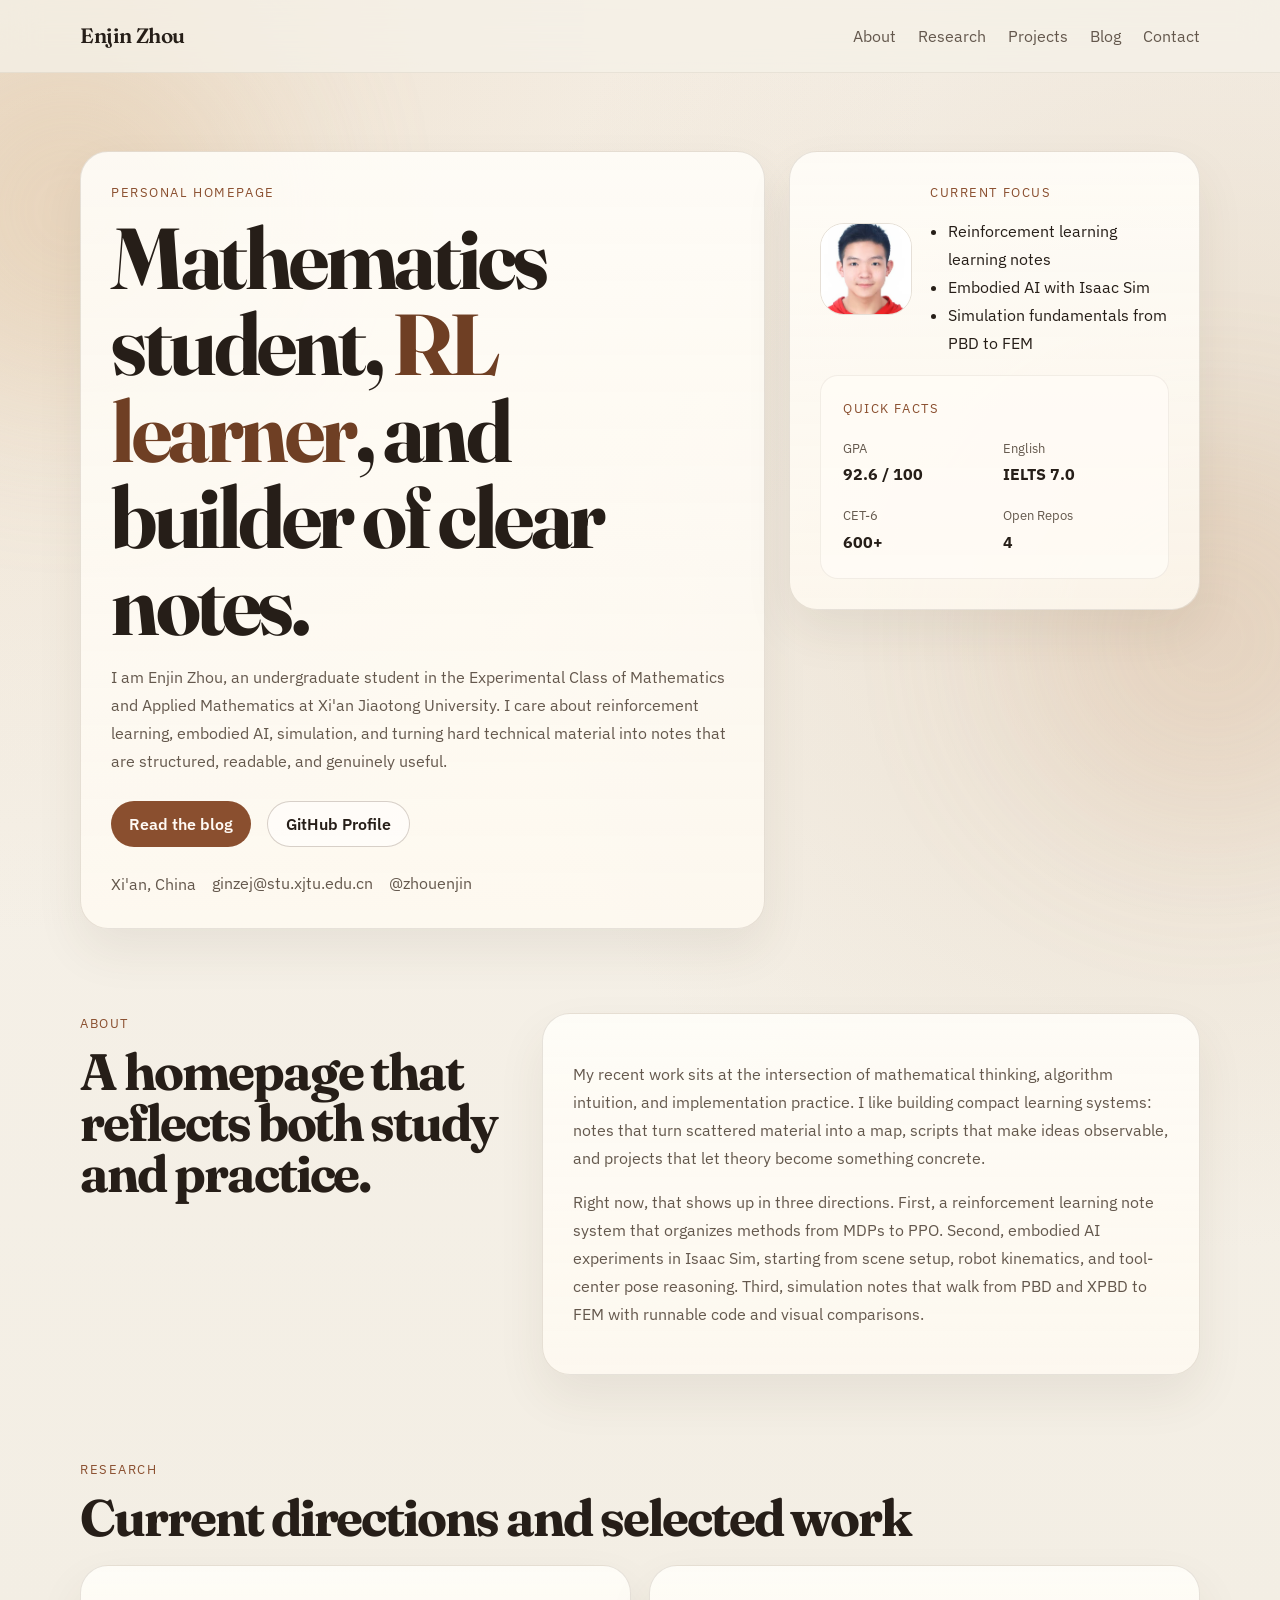
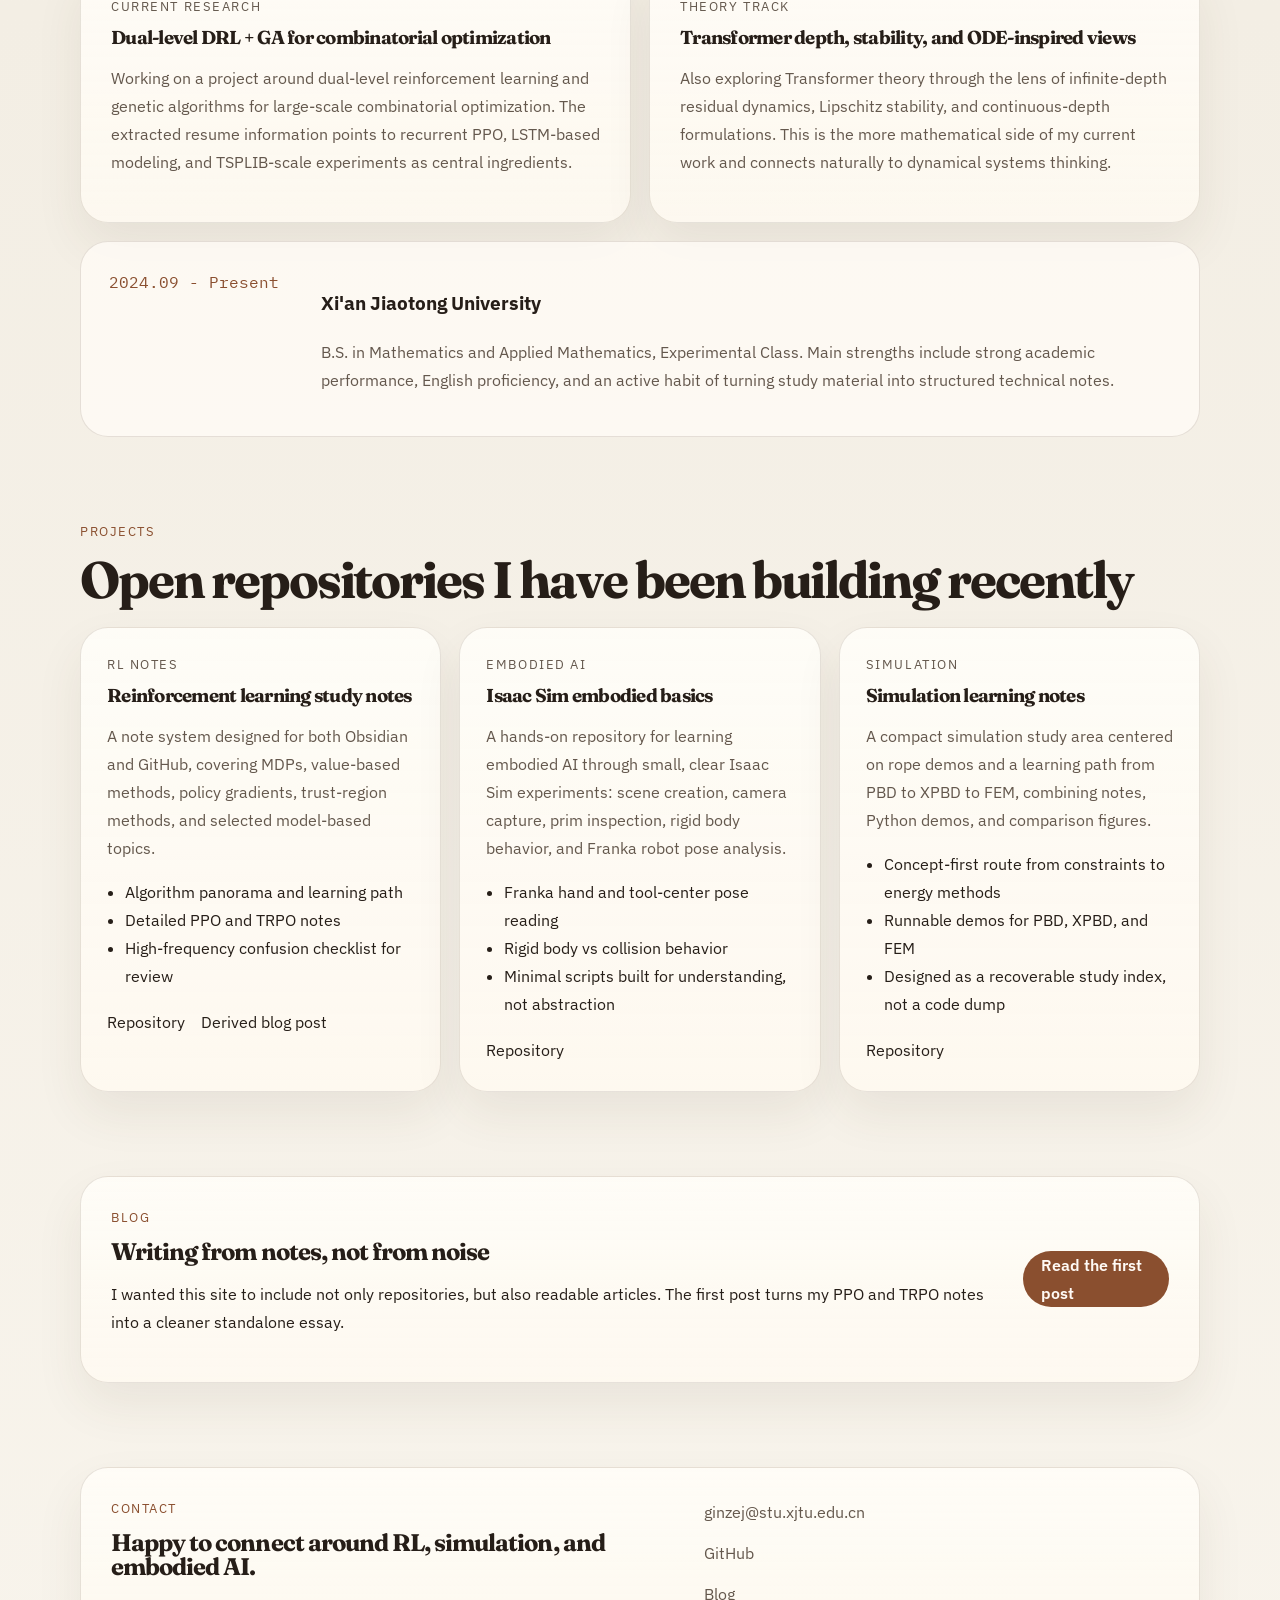
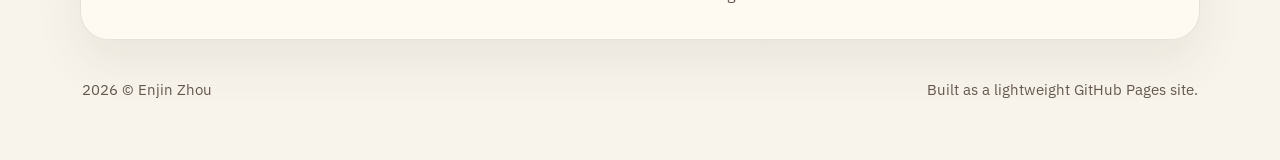
==== index.html @ f0425750 "feat: create personal homepage and first blog post" ====
<!doctype html>
<html lang="en">
  <head>
    <meta charset="UTF-8" />
    <meta name="viewport" content="width=device-width, initial-scale=1.0" />
    <title>Enjin Zhou</title>
    <meta
      name="description"
      content="Enjin Zhou's personal homepage: mathematics student, reinforcement learning learner, embodied AI explorer, and open-source note builder."
    />
    <meta name="theme-color" content="#f5f1e8" />
    <meta property="og:title" content="Enjin Zhou" />
    <meta
      property="og:description"
      content="Personal homepage, projects, and blog by Enjin Zhou."
    />
    <meta property="og:type" content="website" />
    <meta property="og:url" content="https://zhouenjin.github.io/" />
    <link rel="preconnect" href="https://fonts.googleapis.com" />
    <link rel="preconnect" href="https://fonts.gstatic.com" crossorigin />
    <link
      href="https://fonts.googleapis.com/css2?family=Fraunces:opsz,wght@9..144,500;9..144,600;9..144,700&family=IBM+Plex+Sans:wght@400;500;600;700&family=IBM+Plex+Mono:wght@400;500&display=swap"
      rel="stylesheet"
    />
    <link rel="stylesheet" href="/styles.css" />
  </head>
  <body>
    <div class="page-glow glow-left"></div>
    <div class="page-glow glow-right"></div>

    <header class="site-header">
      <div class="container nav-shell">
        <a class="brand" href="/">Enjin Zhou</a>
        <button
          class="nav-toggle"
          id="nav-toggle"
          type="button"
          aria-label="Toggle navigation"
          aria-expanded="false"
        >
          <span></span>
          <span></span>
          <span></span>
        </button>
        <nav class="site-nav" id="site-nav">
          <a href="#about">About</a>
          <a href="#research">Research</a>
          <a href="#projects">Projects</a>
          <a href="/blog/">Blog</a>
          <a href="#contact">Contact</a>
        </nav>
      </div>
    </header>

    <main>
      <section class="hero section">
        <div class="container hero-grid">
          <div class="hero-copy reveal">
            <p class="eyebrow">Personal Homepage</p>
            <h1>
              Mathematics student,
              <span>RL learner</span>,
              and builder of clear notes.
            </h1>
            <p class="hero-text">
              I am Enjin Zhou, an undergraduate student in the Experimental
              Class of Mathematics and Applied Mathematics at Xi'an Jiaotong
              University. I care about reinforcement learning, embodied AI,
              simulation, and turning hard technical material into notes that
              are structured, readable, and genuinely useful.
            </p>
            <div class="hero-actions">
              <a class="button button-primary" href="/blog/">Read the blog</a>
              <a class="button button-secondary" href="https://github.com/zhouenjin" target="_blank" rel="noopener">
                GitHub Profile
              </a>
            </div>
            <div class="meta-row">
              <span>Xi'an, China</span>
              <a href="mailto:ginzej@stu.xjtu.edu.cn">ginzej@stu.xjtu.edu.cn</a>
              <a href="https://github.com/zhouenjin" target="_blank" rel="noopener">@zhouenjin</a>
            </div>
          </div>

          <aside class="hero-side reveal reveal-delay-1">
            <div class="profile-card">
              <img
                class="avatar"
                src="/assets/profile-square.jpg"
                alt="Enjin Zhou portrait"
              />
              <div>
                <p class="card-kicker">Current Focus</p>
                <ul class="compact-list">
                  <li>Reinforcement learning learning notes</li>
                  <li>Embodied AI with Isaac Sim</li>
                  <li>Simulation fundamentals from PBD to FEM</li>
                </ul>
              </div>
            </div>
            <div class="mini-panel">
              <p class="card-kicker">Quick Facts</p>
              <div class="fact-grid">
                <div>
                  <span class="fact-label">GPA</span>
                  <strong>92.6 / 100</strong>
                </div>
                <div>
                  <span class="fact-label">English</span>
                  <strong>IELTS 7.0</strong>
                </div>
                <div>
                  <span class="fact-label">CET-6</span>
                  <strong>600+</strong>
                </div>
                <div>
                  <span class="fact-label">Open Repos</span>
                  <strong>4</strong>
                </div>
              </div>
            </div>
          </aside>
        </div>
      </section>

      <section class="section" id="about">
        <div class="container content-grid">
          <div class="section-heading reveal">
            <p class="eyebrow">About</p>
            <h2>A homepage that reflects both study and practice.</h2>
          </div>
          <div class="card prose reveal reveal-delay-1">
            <p>
              My recent work sits at the intersection of mathematical thinking,
              algorithm intuition, and implementation practice. I like building
              compact learning systems: notes that turn scattered material into
              a map, scripts that make ideas observable, and projects that let
              theory become something concrete.
            </p>
            <p>
              Right now, that shows up in three directions. First, a
              reinforcement learning note system that organizes methods from
              MDPs to PPO. Second, embodied AI experiments in Isaac Sim,
              starting from scene setup, robot kinematics, and tool-center pose
              reasoning. Third, simulation notes that walk from PBD and XPBD to
              FEM with runnable code and visual comparisons.
            </p>
          </div>
        </div>
      </section>

      <section class="section" id="research">
        <div class="container">
          <div class="section-heading reveal">
            <p class="eyebrow">Research</p>
            <h2>Current directions and selected work</h2>
          </div>
          <div class="card-grid-two">
            <article class="card reveal">
              <p class="card-kicker">Current Research</p>
              <h3>Dual-level DRL + GA for combinatorial optimization</h3>
              <p>
                Working on a project around dual-level reinforcement learning
                and genetic algorithms for large-scale combinatorial
                optimization. The extracted resume information points to
                recurrent PPO, LSTM-based modeling, and TSPLIB-scale experiments
                as central ingredients.
              </p>
            </article>
            <article class="card reveal reveal-delay-1">
              <p class="card-kicker">Theory Track</p>
              <h3>Transformer depth, stability, and ODE-inspired views</h3>
              <p>
                Also exploring Transformer theory through the lens of
                infinite-depth residual dynamics, Lipschitz stability, and
                continuous-depth formulations. This is the more mathematical
                side of my current work and connects naturally to dynamical
                systems thinking.
              </p>
            </article>
          </div>
          <div class="timeline reveal reveal-delay-2">
            <article class="timeline-item">
              <div class="timeline-date">2024.09 - Present</div>
              <div class="timeline-body">
                <h3>Xi'an Jiaotong University</h3>
                <p>
                  B.S. in Mathematics and Applied Mathematics, Experimental
                  Class. Main strengths include strong academic performance,
                  English proficiency, and an active habit of turning study
                  material into structured technical notes.
                </p>
              </div>
            </article>
          </div>
        </div>
      </section>

      <section class="section" id="projects">
        <div class="container">
          <div class="section-heading reveal">
            <p class="eyebrow">Projects</p>
            <h2>Open repositories I have been building recently</h2>
          </div>
          <div class="project-grid">
            <article class="project-card reveal">
              <p class="card-kicker">RL Notes</p>
              <h3>Reinforcement learning study notes</h3>
              <p>
                A note system designed for both Obsidian and GitHub, covering
                MDPs, value-based methods, policy gradients, trust-region
                methods, and selected model-based topics.
              </p>
              <ul class="compact-list">
                <li>Algorithm panorama and learning path</li>
                <li>Detailed PPO and TRPO notes</li>
                <li>High-frequency confusion checklist for review</li>
              </ul>
              <div class="link-row">
                <a href="https://github.com/zhouenjin/rl-notes" target="_blank" rel="noopener">Repository</a>
                <a href="/blog/2026/why-ppo-replaced-trpo/">Derived blog post</a>
              </div>
            </article>

            <article class="project-card reveal reveal-delay-1">
              <p class="card-kicker">Embodied AI</p>
              <h3>Isaac Sim embodied basics</h3>
              <p>
                A hands-on repository for learning embodied AI through small,
                clear Isaac Sim experiments: scene creation, camera capture,
                prim inspection, rigid body behavior, and Franka robot pose
                analysis.
              </p>
              <ul class="compact-list">
                <li>Franka hand and tool-center pose reading</li>
                <li>Rigid body vs collision behavior</li>
                <li>Minimal scripts built for understanding, not abstraction</li>
              </ul>
              <div class="link-row">
                <a href="https://github.com/zhouenjin/isaacsim-embodied-basics" target="_blank" rel="noopener">Repository</a>
              </div>
            </article>

            <article class="project-card reveal reveal-delay-2">
              <p class="card-kicker">Simulation</p>
              <h3>Simulation learning notes</h3>
              <p>
                A compact simulation study area centered on rope demos and a
                learning path from PBD to XPBD to FEM, combining notes, Python
                demos, and comparison figures.
              </p>
              <ul class="compact-list">
                <li>Concept-first route from constraints to energy methods</li>
                <li>Runnable demos for PBD, XPBD, and FEM</li>
                <li>Designed as a recoverable study index, not a code dump</li>
              </ul>
              <div class="link-row">
                <a href="https://github.com/zhouenjin/simulation-learning-notes" target="_blank" rel="noopener">Repository</a>
              </div>
            </article>
          </div>
        </div>
      </section>

      <section class="section">
        <div class="container">
          <div class="feature-strip reveal">
            <div>
              <p class="eyebrow">Blog</p>
              <h2>Writing from notes, not from noise</h2>
              <p>
                I wanted this site to include not only repositories, but also
                readable articles. The first post turns my PPO and TRPO notes
                into a cleaner standalone essay.
              </p>
            </div>
            <a class="button button-primary" href="/blog/2026/why-ppo-replaced-trpo/">
              Read the first post
            </a>
          </div>
        </div>
      </section>
    </main>

    <footer class="site-footer section" id="contact">
      <div class="container footer-shell reveal">
        <div>
          <p class="eyebrow">Contact</p>
          <h2>Happy to connect around RL, simulation, and embodied AI.</h2>
        </div>
        <div class="footer-links">
          <a href="mailto:ginzej@stu.xjtu.edu.cn">ginzej@stu.xjtu.edu.cn</a>
          <a href="https://github.com/zhouenjin" target="_blank" rel="noopener">GitHub</a>
          <a href="/blog/">Blog</a>
        </div>
      </div>
      <div class="container footer-bottom">
        <p><span id="current-year"></span> © Enjin Zhou</p>
        <p>Built as a lightweight GitHub Pages site.</p>
      </div>
    </footer>

    <script src="/main.js"></script>
  </body>
</html>
---- styles.css ----
:root {
  --bg: #f5f1e8;
  --paper: rgba(255, 252, 246, 0.82);
  --paper-strong: rgba(255, 252, 246, 0.96);
  --text: #261e18;
  --text-soft: #64584d;
  --line: rgba(88, 65, 44, 0.14);
  --line-strong: rgba(88, 65, 44, 0.24);
  --accent: #8a4f2f;
  --accent-deep: #6f3f24;
  --shadow: 0 22px 48px rgba(82, 59, 34, 0.08);
  --radius: 28px;
  --container: 1120px;
  --font-serif: "Fraunces", "Times New Roman", serif;
  --font-sans: "IBM Plex Sans", sans-serif;
  --font-mono: "IBM Plex Mono", monospace;
}

*,
*::before,
*::after {
  box-sizing: border-box;
}

html {
  scroll-behavior: smooth;
}

body {
  margin: 0;
  color: var(--text);
  font-family: var(--font-sans);
  line-height: 1.75;
  background:
    radial-gradient(circle at top left, rgba(211, 175, 131, 0.26), transparent 26%),
    radial-gradient(circle at 95% 15%, rgba(221, 203, 180, 0.5), transparent 24%),
    linear-gradient(180deg, #f7f2ea 0%, #f3eee4 48%, #f8f4ec 100%);
}

a {
  color: inherit;
  text-decoration: none;
}

img {
  display: block;
  max-width: 100%;
}

code {
  font-family: var(--font-mono);
  font-size: 0.94em;
}

::selection {
  background: rgba(138, 79, 47, 0.16);
}

.container {
  width: min(var(--container), calc(100% - 40px));
  margin: 0 auto;
  position: relative;
  z-index: 1;
}

.page-glow {
  position: fixed;
  width: 380px;
  height: 380px;
  border-radius: 999px;
  filter: blur(92px);
  pointer-events: none;
  z-index: 0;
  opacity: 0.45;
}

.glow-left {
  top: 20px;
  left: -120px;
  background: rgba(219, 185, 145, 0.8);
}

.glow-right {
  right: -120px;
  bottom: 8%;
  background: rgba(207, 158, 120, 0.45);
}

.site-header {
  position: sticky;
  top: 0;
  z-index: 20;
  backdrop-filter: blur(18px);
  background: rgba(245, 241, 232, 0.76);
  border-bottom: 1px solid rgba(88, 65, 44, 0.08);
}

.nav-shell {
  min-height: 72px;
  display: flex;
  align-items: center;
  justify-content: space-between;
  gap: 18px;
}

.brand {
  font-family: var(--font-serif);
  font-size: 1.3rem;
  font-weight: 600;
  letter-spacing: -0.02em;
}

.site-nav {
  display: flex;
  align-items: center;
  gap: 22px;
}

.site-nav a {
  position: relative;
  color: var(--text-soft);
}

.site-nav a::after {
  content: "";
  position: absolute;
  left: 0;
  bottom: -6px;
  width: 100%;
  height: 1px;
  background: var(--accent);
  transform: scaleX(0);
  transform-origin: left;
  transition: transform 180ms ease;
}

.site-nav a:hover::after {
  transform: scaleX(1);
}

.nav-toggle {
  display: none;
  width: 44px;
  height: 44px;
  border: 1px solid var(--line);
  border-radius: 999px;
  background: var(--paper-strong);
  padding: 0;
}

.nav-toggle span {
  display: block;
  width: 18px;
  height: 1.5px;
  margin: 4px auto;
  background: var(--text);
  transition: transform 180ms ease, opacity 180ms ease;
}

.section {
  padding: 42px 0;
}

.eyebrow,
.card-kicker,
.post-meta {
  margin: 0 0 10px;
  color: var(--accent);
  text-transform: uppercase;
  letter-spacing: 0.12em;
  font-size: 0.82rem;
}

.hero-grid {
  display: grid;
  grid-template-columns: minmax(0, 1.3fr) minmax(300px, 0.78fr);
  gap: 24px;
  align-items: start;
  padding-top: 36px;
}

.hero-copy,
.hero-side,
.card,
.project-card,
.feature-strip,
.footer-shell,
.post-card,
.article-card {
  background: linear-gradient(180deg, rgba(255, 253, 248, 0.9), rgba(255, 250, 241, 0.82));
  border: 1px solid var(--line);
  border-radius: var(--radius);
  box-shadow: var(--shadow);
}

.hero-copy,
.hero-side,
.card,
.feature-strip,
.post-card,
.article-card,
.footer-shell {
  padding: 30px;
}

.hero-copy h1,
.section-heading h2,
.project-card h3,
.card h3,
.feature-strip h2,
.footer-shell h2,
.page-title,
.article-title {
  margin: 0;
  font-family: var(--font-serif);
  letter-spacing: -0.04em;
  line-height: 1;
}

.hero-copy h1 {
  font-size: clamp(2.8rem, 7vw, 5.4rem);
}

.hero-copy h1 span {
  color: var(--accent-deep);
}

.hero-text,
.meta-row,
.prose p,
.project-card p,
.card p,
.page-intro,
.article-subtitle,
.article-prose p,
.article-prose li,
.timeline-body p,
.footer-bottom,
.footer-links a,
.fact-label {
  color: var(--text-soft);
}

.hero-actions,
.link-row,
.meta-row,
.post-meta-row,
.article-footer {
  display: flex;
  flex-wrap: wrap;
  gap: 12px 16px;
  align-items: center;
}

.hero-actions {
  margin-top: 26px;
}

.meta-row {
  margin-top: 22px;
}

.button {
  display: inline-flex;
  align-items: center;
  justify-content: center;
  min-height: 46px;
  padding: 0 18px;
  border-radius: 999px;
  font-weight: 600;
  transition: transform 180ms ease, background 180ms ease, border-color 180ms ease;
}

.button:hover {
  transform: translateY(-1px);
}

.button-primary {
  background: var(--accent);
  color: #fffaf5;
}

.button-primary:hover {
  background: var(--accent-deep);
}

.button-secondary {
  border: 1px solid var(--line-strong);
  background: rgba(255, 255, 255, 0.55);
}

.profile-card {
  display: grid;
  grid-template-columns: 92px minmax(0, 1fr);
  gap: 18px;
  align-items: center;
}

.avatar {
  width: 92px;
  height: 92px;
  border-radius: 24px;
  object-fit: cover;
  border: 1px solid var(--line);
}

.compact-list {
  margin: 12px 0 0;
  padding-left: 18px;
}

.mini-panel {
  margin-top: 18px;
  padding: 22px;
  border-radius: 18px;
  background: rgba(255, 252, 246, 0.78);
  border: 1px solid rgba(88, 65, 44, 0.08);
}

.fact-grid {
  display: grid;
  grid-template-columns: repeat(2, minmax(0, 1fr));
  gap: 16px;
  margin-top: 16px;
}

.fact-label {
  display: block;
  font-size: 0.84rem;
}

.section-heading {
  margin-bottom: 22px;
}

.section-heading h2,
.page-title {
  font-size: clamp(1.9rem, 4vw, 3.2rem);
}

.content-grid {
  display: grid;
  grid-template-columns: 0.8fr 1.2fr;
  gap: 24px;
  align-items: start;
}

.card-grid-two {
  display: grid;
  grid-template-columns: repeat(2, minmax(0, 1fr));
  gap: 18px;
}

.timeline {
  margin-top: 18px;
}

.timeline-item {
  display: grid;
  grid-template-columns: 190px minmax(0, 1fr);
  gap: 22px;
  padding: 26px 28px;
  background: rgba(255, 252, 246, 0.78);
  border: 1px solid var(--line);
  border-radius: var(--radius);
}

.timeline-date {
  color: var(--accent);
  font-family: var(--font-mono);
}

.project-grid {
  display: grid;
  grid-template-columns: repeat(3, minmax(0, 1fr));
  gap: 18px;
}

.project-card {
  padding: 26px;
}

.link-row {
  margin-top: 18px;
}

.link-row a,
.footer-links a,
.meta-row a {
  border-bottom: 1px solid transparent;
}

.link-row a:hover,
.footer-links a:hover,
.meta-row a:hover {
  color: var(--accent);
  border-color: currentColor;
}

.feature-strip {
  display: flex;
  align-items: center;
  justify-content: space-between;
  gap: 24px;
}

.blog-list {
  display: grid;
  gap: 18px;
  max-width: 860px;
}

.post-card h2 {
  margin: 0 0 10px;
  font-family: var(--font-serif);
  font-size: clamp(1.7rem, 3vw, 2.3rem);
  line-height: 1.08;
}

.post-card a:hover {
  color: var(--accent);
}

.article-shell {
  max-width: 860px;
}

.article-title {
  font-size: clamp(2.3rem, 6vw, 4.4rem);
}

.article-subtitle {
  max-width: 760px;
  margin-top: 16px;
  font-size: 1.08rem;
}

.post-meta-row {
  margin-top: 16px;
  font-size: 0.95rem;
  color: var(--text-soft);
}

.article-prose h2 {
  margin: 36px 0 12px;
  font-family: var(--font-serif);
  font-size: 1.9rem;
  letter-spacing: -0.03em;
}

.article-prose ul {
  padding-left: 22px;
}

.article-prose blockquote {
  margin: 24px 0;
  padding: 18px 20px;
  border-left: 3px solid var(--accent);
  background: rgba(239, 227, 211, 0.42);
  color: var(--text-soft);
}

.footer-shell {
  display: grid;
  grid-template-columns: 1.1fr 0.9fr;
  gap: 24px;
  align-items: start;
}

.footer-links {
  display: grid;
  gap: 12px;
}

.footer-bottom {
  display: flex;
  justify-content: space-between;
  gap: 16px;
  padding: 22px 2px 0;
  font-size: 0.94rem;
}

.reveal {
  opacity: 0;
  transform: translateY(22px);
  transition: opacity 600ms ease, transform 600ms ease;
}

.reveal.is-visible {
  opacity: 1;
  transform: translateY(0);
}

.reveal-delay-1 {
  transition-delay: 90ms;
}

.reveal-delay-2 {
  transition-delay: 180ms;
}

@media (max-width: 960px) {
  .hero-grid,
  .content-grid,
  .card-grid-two,
  .project-grid,
  .footer-shell {
    grid-template-columns: 1fr;
  }

  .feature-strip,
  .timeline-item {
    flex-direction: column;
    align-items: flex-start;
  }

  .timeline-item {
    grid-template-columns: 1fr;
    gap: 12px;
  }
}

@media (max-width: 720px) {
  .container {
    width: min(var(--container), calc(100% - 24px));
  }

  .section {
    padding: 28px 0;
  }

  .nav-toggle {
    display: block;
    position: relative;
    z-index: 30;
  }

  .nav-toggle.is-open span:nth-child(1) {
    transform: translateY(5.5px) rotate(45deg);
  }

  .nav-toggle.is-open span:nth-child(2) {
    opacity: 0;
  }

  .nav-toggle.is-open span:nth-child(3) {
    transform: translateY(-5.5px) rotate(-45deg);
  }

  .site-nav {
    position: absolute;
    top: calc(100% + 10px);
    right: 12px;
    left: 12px;
    display: none;
    flex-direction: column;
    align-items: flex-start;
    gap: 14px;
    padding: 14px;
    border-radius: 20px;
    background: rgba(255, 252, 246, 0.96);
    border: 1px solid var(--line);
    box-shadow: var(--shadow);
  }

  .site-nav.is-open {
    display: flex;
  }

  .hero-copy,
  .hero-side,
  .card,
  .project-card,
  .feature-strip,
  .footer-shell,
  .post-card,
  .article-card {
    padding: 24px;
    border-radius: 24px;
  }

  .profile-card {
    grid-template-columns: 1fr;
  }

  .footer-bottom {
    flex-direction: column;
    padding-top: 18px;
  }
}

@media (prefers-reduced-motion: reduce) {
  html {
    scroll-behavior: auto;
  }

  .reveal {
    opacity: 1;
    transform: none;
    transition: none;
  }

  .button,
  .nav-toggle span,
  .site-nav a::after {
    transition: none;
  }
}
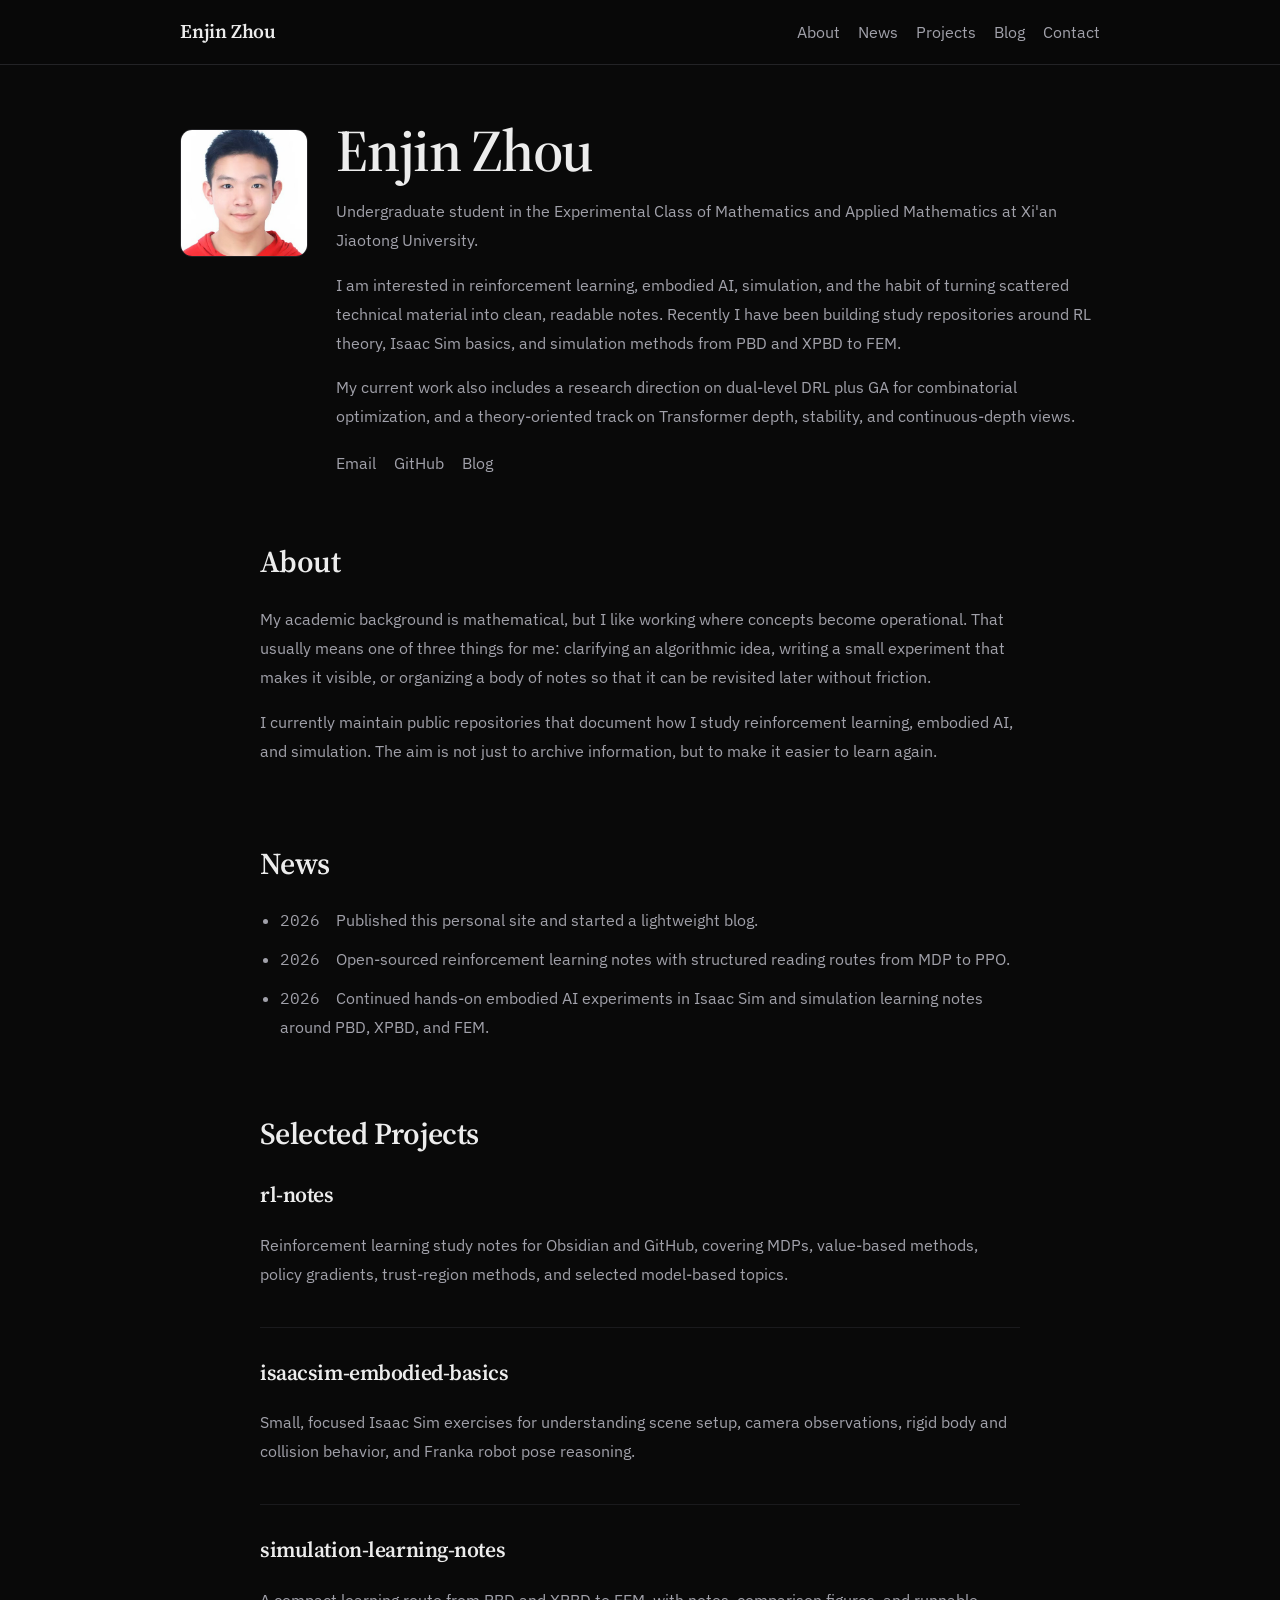
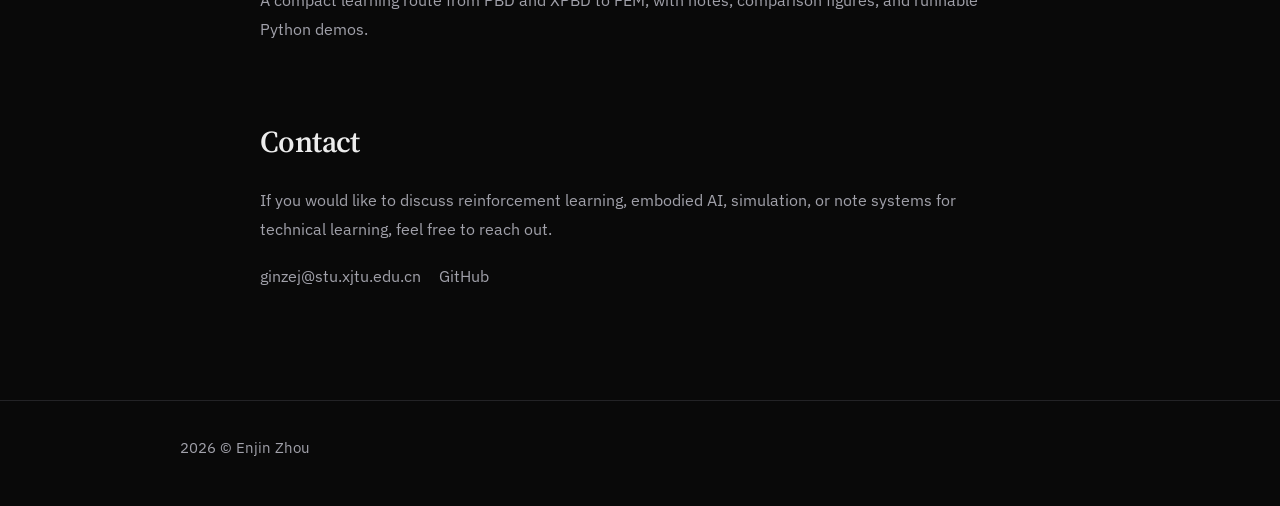
==== commit 177746b0: "refactor: switch homepage to dark minimalist layout" ====
--- a/index.html
+++ b/index.html
@@ -6,28 +6,25 @@
     <title>Enjin Zhou</title>
     <meta
       name="description"
-      content="Enjin Zhou's personal homepage: mathematics student, reinforcement learning learner, embodied AI explorer, and open-source note builder."
+      content="Enjin Zhou's homepage: mathematics student at Xi'an Jiaotong University working on reinforcement learning, embodied AI, and simulation."
     />
-    <meta name="theme-color" content="#f5f1e8" />
+    <meta name="theme-color" content="#090909" />
     <meta property="og:title" content="Enjin Zhou" />
     <meta
       property="og:description"
-      content="Personal homepage, projects, and blog by Enjin Zhou."
+      content="Homepage, projects, and notes by Enjin Zhou."
     />
     <meta property="og:type" content="website" />
     <meta property="og:url" content="https://zhouenjin.github.io/" />
     <link rel="preconnect" href="https://fonts.googleapis.com" />
     <link rel="preconnect" href="https://fonts.gstatic.com" crossorigin />
     <link
-      href="https://fonts.googleapis.com/css2?family=Fraunces:opsz,wght@9..144,500;9..144,600;9..144,700&family=IBM+Plex+Sans:wght@400;500;600;700&family=IBM+Plex+Mono:wght@400;500&display=swap"
+      href="https://fonts.googleapis.com/css2?family=Source+Serif+4:wght@500;600;700&family=IBM+Plex+Sans:wght@400;500;600&family=IBM+Plex+Mono:wght@400;500&display=swap"
       rel="stylesheet"
     />
     <link rel="stylesheet" href="/styles.css" />
   </head>
   <body>
-    <div class="page-glow glow-left"></div>
-    <div class="page-glow glow-right"></div>
-
     <header class="site-header">
       <div class="container nav-shell">
         <a class="brand" href="/">Enjin Zhou</a>
@@ -44,7 +41,7 @@
         </button>
         <nav class="site-nav" id="site-nav">
           <a href="#about">About</a>
-          <a href="#research">Research</a>
+          <a href="#news">News</a>
           <a href="#projects">Projects</a>
           <a href="/blog/">Blog</a>
           <a href="#contact">Contact</a>
@@ -52,251 +49,148 @@
       </div>
     </header>
 
-    <main>
+    <main class="page">
       <section class="hero section">
-        <div class="container hero-grid">
-          <div class="hero-copy reveal">
-            <p class="eyebrow">Personal Homepage</p>
-            <h1>
-              Mathematics student,
-              <span>RL learner</span>,
-              and builder of clear notes.
-            </h1>
-            <p class="hero-text">
-              I am Enjin Zhou, an undergraduate student in the Experimental
-              Class of Mathematics and Applied Mathematics at Xi'an Jiaotong
-              University. I care about reinforcement learning, embodied AI,
-              simulation, and turning hard technical material into notes that
-              are structured, readable, and genuinely useful.
+        <div class="container intro-shell">
+          <div class="portrait-wrap reveal">
+            <img
+              class="portrait"
+              src="/assets/profile-square.jpg"
+              alt="Portrait of Enjin Zhou"
+            />
+          </div>
+          <div class="intro-copy reveal reveal-delay-1">
+            <h1>Enjin Zhou</h1>
+            <p class="intro-subtitle">
+              Undergraduate student in the Experimental Class of Mathematics
+              and Applied Mathematics at Xi'an Jiaotong University.
             </p>
-            <div class="hero-actions">
-              <a class="button button-primary" href="/blog/">Read the blog</a>
-              <a class="button button-secondary" href="https://github.com/zhouenjin" target="_blank" rel="noopener">
-                GitHub Profile
-              </a>
-            </div>
-            <div class="meta-row">
-              <span>Xi'an, China</span>
-              <a href="mailto:ginzej@stu.xjtu.edu.cn">ginzej@stu.xjtu.edu.cn</a>
-              <a href="https://github.com/zhouenjin" target="_blank" rel="noopener">@zhouenjin</a>
+            <p>
+              I am interested in reinforcement learning, embodied AI,
+              simulation, and the habit of turning scattered technical material
+              into clean, readable notes. Recently I have been building study
+              repositories around RL theory, Isaac Sim basics, and simulation
+              methods from PBD and XPBD to FEM.
+            </p>
+            <p>
+              My current work also includes a research direction on
+              dual-level DRL plus GA for combinatorial optimization, and a
+              theory-oriented track on Transformer depth, stability, and
+              continuous-depth views.
+            </p>
+            <div class="inline-links">
+              <a href="mailto:ginzej@stu.xjtu.edu.cn">Email</a>
+              <a href="https://github.com/zhouenjin" target="_blank" rel="noopener">GitHub</a>
+              <a href="/blog/">Blog</a>
             </div>
           </div>
-
-          <aside class="hero-side reveal reveal-delay-1">
-            <div class="profile-card">
-              <img
-                class="avatar"
-                src="/assets/profile-square.jpg"
-                alt="Enjin Zhou portrait"
-              />
-              <div>
-                <p class="card-kicker">Current Focus</p>
-                <ul class="compact-list">
-                  <li>Reinforcement learning learning notes</li>
-                  <li>Embodied AI with Isaac Sim</li>
-                  <li>Simulation fundamentals from PBD to FEM</li>
-                </ul>
-              </div>
-            </div>
-            <div class="mini-panel">
-              <p class="card-kicker">Quick Facts</p>
-              <div class="fact-grid">
-                <div>
-                  <span class="fact-label">GPA</span>
-                  <strong>92.6 / 100</strong>
-                </div>
-                <div>
-                  <span class="fact-label">English</span>
-                  <strong>IELTS 7.0</strong>
-                </div>
-                <div>
-                  <span class="fact-label">CET-6</span>
-                  <strong>600+</strong>
-                </div>
-                <div>
-                  <span class="fact-label">Open Repos</span>
-                  <strong>4</strong>
-                </div>
-              </div>
-            </div>
-          </aside>
         </div>
       </section>
 
       <section class="section" id="about">
-        <div class="container content-grid">
-          <div class="section-heading reveal">
-            <p class="eyebrow">About</p>
-            <h2>A homepage that reflects both study and practice.</h2>
-          </div>
-          <div class="card prose reveal reveal-delay-1">
-            <p>
-              My recent work sits at the intersection of mathematical thinking,
-              algorithm intuition, and implementation practice. I like building
-              compact learning systems: notes that turn scattered material into
-              a map, scripts that make ideas observable, and projects that let
-              theory become something concrete.
-            </p>
-            <p>
-              Right now, that shows up in three directions. First, a
-              reinforcement learning note system that organizes methods from
-              MDPs to PPO. Second, embodied AI experiments in Isaac Sim,
-              starting from scene setup, robot kinematics, and tool-center pose
-              reasoning. Third, simulation notes that walk from PBD and XPBD to
-              FEM with runnable code and visual comparisons.
-            </p>
-          </div>
+        <div class="container narrow-column reveal">
+          <h2>About</h2>
+          <p>
+            My academic background is mathematical, but I like working where
+            concepts become operational. That usually means one of three things
+            for me: clarifying an algorithmic idea, writing a small experiment
+            that makes it visible, or organizing a body of notes so that it can
+            be revisited later without friction.
+          </p>
+          <p>
+            I currently maintain public repositories that document how I study
+            reinforcement learning, embodied AI, and simulation. The aim is not
+            just to archive information, but to make it easier to learn again.
+          </p>
         </div>
       </section>
 
-      <section class="section" id="research">
-        <div class="container">
-          <div class="section-heading reveal">
-            <p class="eyebrow">Research</p>
-            <h2>Current directions and selected work</h2>
-          </div>
-          <div class="card-grid-two">
-            <article class="card reveal">
-              <p class="card-kicker">Current Research</p>
-              <h3>Dual-level DRL + GA for combinatorial optimization</h3>
+      <section class="section" id="news">
+        <div class="container narrow-column reveal">
+          <h2>News</h2>
+          <ul class="news-list">
+            <li>
+              <span class="news-date">2026</span>
+              Published this personal site and started a lightweight blog.
+            </li>
+            <li>
+              <span class="news-date">2026</span>
+              Open-sourced reinforcement learning notes with structured reading
+              routes from MDP to PPO.
+            </li>
+            <li>
+              <span class="news-date">2026</span>
+              Continued hands-on embodied AI experiments in Isaac Sim and
+              simulation learning notes around PBD, XPBD, and FEM.
+            </li>
+          </ul>
+        </div>
+      </section>
+
+      <section class="section" id="projects">
+        <div class="container narrow-column reveal">
+          <h2>Selected Projects</h2>
+          <div class="simple-list">
+            <article class="simple-item">
+              <h3>
+                <a href="https://github.com/zhouenjin/rl-notes" target="_blank" rel="noopener">
+                  rl-notes
+                </a>
+              </h3>
               <p>
-                Working on a project around dual-level reinforcement learning
-                and genetic algorithms for large-scale combinatorial
-                optimization. The extracted resume information points to
-                recurrent PPO, LSTM-based modeling, and TSPLIB-scale experiments
-                as central ingredients.
+                Reinforcement learning study notes for Obsidian and GitHub,
+                covering MDPs, value-based methods, policy gradients,
+                trust-region methods, and selected model-based topics.
               </p>
             </article>
-            <article class="card reveal reveal-delay-1">
-              <p class="card-kicker">Theory Track</p>
-              <h3>Transformer depth, stability, and ODE-inspired views</h3>
+
+            <article class="simple-item">
+              <h3>
+                <a href="https://github.com/zhouenjin/isaacsim-embodied-basics" target="_blank" rel="noopener">
+                  isaacsim-embodied-basics
+                </a>
+              </h3>
               <p>
-                Also exploring Transformer theory through the lens of
-                infinite-depth residual dynamics, Lipschitz stability, and
-                continuous-depth formulations. This is the more mathematical
-                side of my current work and connects naturally to dynamical
-                systems thinking.
+                Small, focused Isaac Sim exercises for understanding scene
+                setup, camera observations, rigid body and collision behavior,
+                and Franka robot pose reasoning.
               </p>
             </article>
-          </div>
-          <div class="timeline reveal reveal-delay-2">
-            <article class="timeline-item">
-              <div class="timeline-date">2024.09 - Present</div>
-              <div class="timeline-body">
-                <h3>Xi'an Jiaotong University</h3>
-                <p>
-                  B.S. in Mathematics and Applied Mathematics, Experimental
-                  Class. Main strengths include strong academic performance,
-                  English proficiency, and an active habit of turning study
-                  material into structured technical notes.
-                </p>
-              </div>
+
+            <article class="simple-item">
+              <h3>
+                <a href="https://github.com/zhouenjin/simulation-learning-notes" target="_blank" rel="noopener">
+                  simulation-learning-notes
+                </a>
+              </h3>
+              <p>
+                A compact learning route from PBD and XPBD to FEM, with notes,
+                comparison figures, and runnable Python demos.
+              </p>
             </article>
           </div>
         </div>
       </section>
 
-      <section class="section" id="projects">
-        <div class="container">
-          <div class="section-heading reveal">
-            <p class="eyebrow">Projects</p>
-            <h2>Open repositories I have been building recently</h2>
-          </div>
-          <div class="project-grid">
-            <article class="project-card reveal">
-              <p class="card-kicker">RL Notes</p>
-              <h3>Reinforcement learning study notes</h3>
-              <p>
-                A note system designed for both Obsidian and GitHub, covering
-                MDPs, value-based methods, policy gradients, trust-region
-                methods, and selected model-based topics.
-              </p>
-              <ul class="compact-list">
-                <li>Algorithm panorama and learning path</li>
-                <li>Detailed PPO and TRPO notes</li>
-                <li>High-frequency confusion checklist for review</li>
-              </ul>
-              <div class="link-row">
-                <a href="https://github.com/zhouenjin/rl-notes" target="_blank" rel="noopener">Repository</a>
-                <a href="/blog/2026/why-ppo-replaced-trpo/">Derived blog post</a>
-              </div>
-            </article>
-
-            <article class="project-card reveal reveal-delay-1">
-              <p class="card-kicker">Embodied AI</p>
-              <h3>Isaac Sim embodied basics</h3>
-              <p>
-                A hands-on repository for learning embodied AI through small,
-                clear Isaac Sim experiments: scene creation, camera capture,
-                prim inspection, rigid body behavior, and Franka robot pose
-                analysis.
-              </p>
-              <ul class="compact-list">
-                <li>Franka hand and tool-center pose reading</li>
-                <li>Rigid body vs collision behavior</li>
-                <li>Minimal scripts built for understanding, not abstraction</li>
-              </ul>
-              <div class="link-row">
-                <a href="https://github.com/zhouenjin/isaacsim-embodied-basics" target="_blank" rel="noopener">Repository</a>
-              </div>
-            </article>
-
-            <article class="project-card reveal reveal-delay-2">
-              <p class="card-kicker">Simulation</p>
-              <h3>Simulation learning notes</h3>
-              <p>
-                A compact simulation study area centered on rope demos and a
-                learning path from PBD to XPBD to FEM, combining notes, Python
-                demos, and comparison figures.
-              </p>
-              <ul class="compact-list">
-                <li>Concept-first route from constraints to energy methods</li>
-                <li>Runnable demos for PBD, XPBD, and FEM</li>
-                <li>Designed as a recoverable study index, not a code dump</li>
-              </ul>
-              <div class="link-row">
-                <a href="https://github.com/zhouenjin/simulation-learning-notes" target="_blank" rel="noopener">Repository</a>
-              </div>
-            </article>
-          </div>
-        </div>
-      </section>
-
-      <section class="section">
-        <div class="container">
-          <div class="feature-strip reveal">
-            <div>
-              <p class="eyebrow">Blog</p>
-              <h2>Writing from notes, not from noise</h2>
-              <p>
-                I wanted this site to include not only repositories, but also
-                readable articles. The first post turns my PPO and TRPO notes
-                into a cleaner standalone essay.
-              </p>
-            </div>
-            <a class="button button-primary" href="/blog/2026/why-ppo-replaced-trpo/">
-              Read the first post
-            </a>
+      <section class="section" id="contact">
+        <div class="container narrow-column reveal">
+          <h2>Contact</h2>
+          <p>
+            If you would like to discuss reinforcement learning, embodied AI,
+            simulation, or note systems for technical learning, feel free to
+            reach out.
+          </p>
+          <div class="inline-links">
+            <a href="mailto:ginzej@stu.xjtu.edu.cn">ginzej@stu.xjtu.edu.cn</a>
+            <a href="https://github.com/zhouenjin" target="_blank" rel="noopener">GitHub</a>
           </div>
         </div>
       </section>
     </main>
 
-    <footer class="site-footer section" id="contact">
-      <div class="container footer-shell reveal">
-        <div>
-          <p class="eyebrow">Contact</p>
-          <h2>Happy to connect around RL, simulation, and embodied AI.</h2>
-        </div>
-        <div class="footer-links">
-          <a href="mailto:ginzej@stu.xjtu.edu.cn">ginzej@stu.xjtu.edu.cn</a>
-          <a href="https://github.com/zhouenjin" target="_blank" rel="noopener">GitHub</a>
-          <a href="/blog/">Blog</a>
-        </div>
-      </div>
+    <footer class="site-footer">
       <div class="container footer-bottom">
         <p><span id="current-year"></span> © Enjin Zhou</p>
-        <p>Built as a lightweight GitHub Pages site.</p>
       </div>
     </footer>
 
--- a/styles.css
+++ b/styles.css
@@ -1,19 +1,15 @@
 :root {
-  --bg: #f5f1e8;
-  --paper: rgba(255, 252, 246, 0.82);
-  --paper-strong: rgba(255, 252, 246, 0.96);
-  --text: #261e18;
-  --text-soft: #64584d;
-  --line: rgba(88, 65, 44, 0.14);
-  --line-strong: rgba(88, 65, 44, 0.24);
-  --accent: #8a4f2f;
-  --accent-deep: #6f3f24;
-  --shadow: 0 22px 48px rgba(82, 59, 34, 0.08);
-  --radius: 28px;
-  --container: 1120px;
-  --font-serif: "Fraunces", "Times New Roman", serif;
-  --font-sans: "IBM Plex Sans", sans-serif;
+  --bg: #090909;
+  --line: #232326;
+  --line-soft: #1a1a1d;
+  --text: #ececec;
+  --text-soft: #a1a1aa;
+  --accent: #7dd3fc;
+  --accent-soft: #38bdf8;
+  --font-serif: "Source Serif 4", "Noto Serif SC", "Times New Roman", serif;
+  --font-sans: "IBM Plex Sans", "PingFang SC", "Microsoft YaHei", sans-serif;
   --font-mono: "IBM Plex Mono", monospace;
+  --container: 920px;
 }
 
 *,
@@ -28,13 +24,10 @@
 
 body {
   margin: 0;
+  background: var(--bg);
   color: var(--text);
   font-family: var(--font-sans);
-  line-height: 1.75;
-  background:
-    radial-gradient(circle at top left, rgba(211, 175, 131, 0.26), transparent 26%),
-    radial-gradient(circle at 95% 15%, rgba(221, 203, 180, 0.5), transparent 24%),
-    linear-gradient(180deg, #f7f2ea 0%, #f3eee4 48%, #f8f4ec 100%);
+  line-height: 1.8;
 }
 
 a {
@@ -43,108 +36,70 @@
 }
 
 img {
+  max-width: 100%;
   display: block;
-  max-width: 100%;
 }
 
 code {
   font-family: var(--font-mono);
-  font-size: 0.94em;
+  color: #d4d4d8;
 }
 
 ::selection {
-  background: rgba(138, 79, 47, 0.16);
+  background: rgba(125, 211, 252, 0.22);
 }
 
 .container {
-  width: min(var(--container), calc(100% - 40px));
+  width: min(var(--container), calc(100% - 32px));
   margin: 0 auto;
-  position: relative;
-  z-index: 1;
-}
-
-.page-glow {
-  position: fixed;
-  width: 380px;
-  height: 380px;
-  border-radius: 999px;
-  filter: blur(92px);
-  pointer-events: none;
-  z-index: 0;
-  opacity: 0.45;
-}
-
-.glow-left {
-  top: 20px;
-  left: -120px;
-  background: rgba(219, 185, 145, 0.8);
-}
-
-.glow-right {
-  right: -120px;
-  bottom: 8%;
-  background: rgba(207, 158, 120, 0.45);
 }
 
 .site-header {
   position: sticky;
   top: 0;
   z-index: 20;
-  backdrop-filter: blur(18px);
-  background: rgba(245, 241, 232, 0.76);
-  border-bottom: 1px solid rgba(88, 65, 44, 0.08);
+  border-bottom: 1px solid var(--line);
+  background: rgba(9, 9, 9, 0.92);
+  backdrop-filter: blur(14px);
 }
 
 .nav-shell {
-  min-height: 72px;
+  min-height: 64px;
   display: flex;
   align-items: center;
   justify-content: space-between;
-  gap: 18px;
+  gap: 20px;
 }
 
 .brand {
   font-family: var(--font-serif);
-  font-size: 1.3rem;
+  font-size: 1.22rem;
   font-weight: 600;
-  letter-spacing: -0.02em;
+  letter-spacing: -0.01em;
 }
 
 .site-nav {
   display: flex;
+  gap: 18px;
   align-items: center;
-  gap: 22px;
 }
 
 .site-nav a {
-  position: relative;
   color: var(--text-soft);
-}
-
-.site-nav a::after {
-  content: "";
-  position: absolute;
-  left: 0;
-  bottom: -6px;
-  width: 100%;
-  height: 1px;
-  background: var(--accent);
-  transform: scaleX(0);
-  transform-origin: left;
-  transition: transform 180ms ease;
-}
-
-.site-nav a:hover::after {
-  transform: scaleX(1);
+  transition: color 160ms ease;
+}
+
+.site-nav a:hover {
+  color: var(--text);
 }
 
 .nav-toggle {
   display: none;
-  width: 44px;
-  height: 44px;
+  width: 42px;
+  height: 42px;
   border: 1px solid var(--line);
   border-radius: 999px;
-  background: var(--paper-strong);
+  background: transparent;
   padding: 0;
 }
 
@@ -157,333 +112,231 @@
   transition: transform 180ms ease, opacity 180ms ease;
 }
 
+.page {
+  padding: 28px 0 80px;
+}
+
 .section {
-  padding: 42px 0;
-}
-
-.eyebrow,
-.card-kicker,
-.post-meta {
-  margin: 0 0 10px;
+  padding: 28px 0;
+}
+
+.intro-shell {
+  display: grid;
+  grid-template-columns: 128px minmax(0, 1fr);
+  gap: 28px;
+  align-items: start;
+}
+
+.portrait-wrap {
+  padding-top: 8px;
+}
+
+.portrait {
+  width: 128px;
+  height: 128px;
+  border-radius: 12px;
+  object-fit: cover;
+  border: 1px solid var(--line);
+}
+
+.intro-copy h1,
+.narrow-column h2,
+.simple-item h2,
+.simple-item h3,
+.article-title,
+.page-title {
+  margin: 0 0 14px;
+  font-family: var(--font-serif);
+  font-weight: 600;
+  letter-spacing: -0.02em;
+}
+
+.intro-copy h1 {
+  font-size: clamp(2.2rem, 6vw, 3.7rem);
+  line-height: 1.02;
+}
+
+.intro-subtitle,
+.page-note,
+.article-subtitle,
+.post-meta-row,
+.item-meta,
+.inline-links,
+.footer-bottom,
+.news-date {
+  color: var(--text-soft);
+}
+
+.inline-links {
+  display: flex;
+  flex-wrap: wrap;
+  gap: 10px 18px;
+  margin-top: 18px;
+}
+
+.inline-links a,
+.simple-item a,
+.article-footer a {
+  border-bottom: 1px solid transparent;
+}
+
+.inline-links a:hover,
+.simple-item a:hover,
+.article-footer a:hover {
   color: var(--accent);
-  text-transform: uppercase;
-  letter-spacing: 0.12em;
-  font-size: 0.82rem;
-}
-
-.hero-grid {
+  border-color: currentColor;
+}
+
+.narrow-column,
+.article-shell {
+  max-width: 760px;
+}
+
+.narrow-column h2,
+.page-title {
+  font-size: 1.9rem;
+  margin-bottom: 14px;
+}
+
+.news-list {
+  margin: 0;
+  padding-left: 20px;
+}
+
+.news-list li {
+  margin-bottom: 10px;
+  color: var(--text-soft);
+}
+
+.news-date {
+  display: inline-block;
+  min-width: 52px;
+  font-family: var(--font-mono);
+}
+
+.simple-list {
   display: grid;
-  grid-template-columns: minmax(0, 1.3fr) minmax(300px, 0.78fr);
-  gap: 24px;
-  align-items: start;
-  padding-top: 36px;
-}
-
-.hero-copy,
-.hero-side,
-.card,
-.project-card,
-.feature-strip,
-.footer-shell,
-.post-card,
+  gap: 26px;
+}
+
+.simple-item {
+  padding-bottom: 22px;
+  border-bottom: 1px solid var(--line-soft);
+}
+
+.simple-item:last-child {
+  border-bottom: none;
+  padding-bottom: 0;
+}
+
+.simple-item h2,
+.simple-item h3 {
+  font-size: 1.35rem;
+  margin-bottom: 8px;
+}
+
+.item-meta {
+  margin: 0 0 8px;
+  font-size: 0.95rem;
+}
+
+.article-title {
+  font-size: clamp(2.1rem, 6vw, 3.5rem);
+  line-height: 1.04;
+  margin-bottom: 10px;
+}
+
+.article-subtitle {
+  margin: 0 0 12px;
+}
+
+.post-meta-row {
+  display: flex;
+  flex-wrap: wrap;
+  gap: 10px 16px;
+  font-size: 0.95rem;
+}
+
 .article-card {
-  background: linear-gradient(180deg, rgba(255, 253, 248, 0.9), rgba(255, 250, 241, 0.82));
-  border: 1px solid var(--line);
-  border-radius: var(--radius);
-  box-shadow: var(--shadow);
-}
-
-.hero-copy,
-.hero-side,
-.card,
-.feature-strip,
-.post-card,
-.article-card,
-.footer-shell {
-  padding: 30px;
-}
-
-.hero-copy h1,
-.section-heading h2,
-.project-card h3,
-.card h3,
-.feature-strip h2,
-.footer-shell h2,
-.page-title,
-.article-title {
-  margin: 0;
+  border-top: 1px solid var(--line);
+  padding-top: 26px;
+}
+
+.article-prose h2 {
+  margin: 34px 0 12px;
   font-family: var(--font-serif);
-  letter-spacing: -0.04em;
-  line-height: 1;
-}
-
-.hero-copy h1 {
-  font-size: clamp(2.8rem, 7vw, 5.4rem);
-}
-
-.hero-copy h1 span {
-  color: var(--accent-deep);
-}
-
-.hero-text,
-.meta-row,
-.prose p,
-.project-card p,
-.card p,
-.page-intro,
-.article-subtitle,
+  font-size: 1.7rem;
+  font-weight: 600;
+}
+
 .article-prose p,
 .article-prose li,
-.timeline-body p,
-.footer-bottom,
-.footer-links a,
-.fact-label {
+.simple-item p,
+.narrow-column p,
+.intro-copy p {
   color: var(--text-soft);
 }
 
-.hero-actions,
-.link-row,
-.meta-row,
-.post-meta-row,
+.article-prose ul {
+  padding-left: 22px;
+}
+
+.article-prose blockquote {
+  margin: 24px 0;
+  padding-left: 18px;
+  border-left: 2px solid var(--accent-soft);
+  color: #d4d4d8;
+}
+
 .article-footer {
   display: flex;
   flex-wrap: wrap;
-  gap: 12px 16px;
-  align-items: center;
-}
-
-.hero-actions {
-  margin-top: 26px;
-}
-
-.meta-row {
-  margin-top: 22px;
+  gap: 12px;
+  margin-top: 28px;
 }
 
 .button {
   display: inline-flex;
   align-items: center;
   justify-content: center;
-  min-height: 46px;
-  padding: 0 18px;
+  min-height: 42px;
+  padding: 0 16px;
   border-radius: 999px;
-  font-weight: 600;
-  transition: transform 180ms ease, background 180ms ease, border-color 180ms ease;
+  border: 1px solid var(--line);
+  color: var(--text);
+  transition: border-color 160ms ease, color 160ms ease, background 160ms ease;
 }
 
 .button:hover {
-  transform: translateY(-1px);
+  border-color: #3f3f46;
 }
 
 .button-primary {
-  background: var(--accent);
-  color: #fffaf5;
+  background: #13161a;
+  border-color: #1e293b;
 }
 
 .button-primary:hover {
-  background: var(--accent-deep);
+  color: var(--accent);
 }
 
 .button-secondary {
-  border: 1px solid var(--line-strong);
-  background: rgba(255, 255, 255, 0.55);
-}
-
-.profile-card {
-  display: grid;
-  grid-template-columns: 92px minmax(0, 1fr);
-  gap: 18px;
-  align-items: center;
-}
-
-.avatar {
-  width: 92px;
-  height: 92px;
-  border-radius: 24px;
-  object-fit: cover;
-  border: 1px solid var(--line);
-}
-
-.compact-list {
-  margin: 12px 0 0;
-  padding-left: 18px;
-}
-
-.mini-panel {
-  margin-top: 18px;
-  padding: 22px;
-  border-radius: 18px;
-  background: rgba(255, 252, 246, 0.78);
-  border: 1px solid rgba(88, 65, 44, 0.08);
-}
-
-.fact-grid {
-  display: grid;
-  grid-template-columns: repeat(2, minmax(0, 1fr));
-  gap: 16px;
-  margin-top: 16px;
-}
-
-.fact-label {
-  display: block;
-  font-size: 0.84rem;
-}
-
-.section-heading {
-  margin-bottom: 22px;
-}
-
-.section-heading h2,
-.page-title {
-  font-size: clamp(1.9rem, 4vw, 3.2rem);
-}
-
-.content-grid {
-  display: grid;
-  grid-template-columns: 0.8fr 1.2fr;
-  gap: 24px;
-  align-items: start;
-}
-
-.card-grid-two {
-  display: grid;
-  grid-template-columns: repeat(2, minmax(0, 1fr));
-  gap: 18px;
-}
-
-.timeline {
-  margin-top: 18px;
-}
-
-.timeline-item {
-  display: grid;
-  grid-template-columns: 190px minmax(0, 1fr);
-  gap: 22px;
-  padding: 26px 28px;
-  background: rgba(255, 252, 246, 0.78);
-  border: 1px solid var(--line);
-  border-radius: var(--radius);
-}
-
-.timeline-date {
-  color: var(--accent);
-  font-family: var(--font-mono);
-}
-
-.project-grid {
-  display: grid;
-  grid-template-columns: repeat(3, minmax(0, 1fr));
-  gap: 18px;
-}
-
-.project-card {
-  padding: 26px;
-}
-
-.link-row {
-  margin-top: 18px;
-}
-
-.link-row a,
-.footer-links a,
-.meta-row a {
-  border-bottom: 1px solid transparent;
-}
-
-.link-row a:hover,
-.footer-links a:hover,
-.meta-row a:hover {
-  color: var(--accent);
-  border-color: currentColor;
-}
-
-.feature-strip {
-  display: flex;
-  align-items: center;
-  justify-content: space-between;
-  gap: 24px;
-}
-
-.blog-list {
-  display: grid;
-  gap: 18px;
-  max-width: 860px;
-}
-
-.post-card h2 {
-  margin: 0 0 10px;
-  font-family: var(--font-serif);
-  font-size: clamp(1.7rem, 3vw, 2.3rem);
-  line-height: 1.08;
-}
-
-.post-card a:hover {
-  color: var(--accent);
-}
-
-.article-shell {
-  max-width: 860px;
-}
-
-.article-title {
-  font-size: clamp(2.3rem, 6vw, 4.4rem);
-}
-
-.article-subtitle {
-  max-width: 760px;
-  margin-top: 16px;
-  font-size: 1.08rem;
-}
-
-.post-meta-row {
-  margin-top: 16px;
-  font-size: 0.95rem;
-  color: var(--text-soft);
-}
-
-.article-prose h2 {
-  margin: 36px 0 12px;
-  font-family: var(--font-serif);
-  font-size: 1.9rem;
-  letter-spacing: -0.03em;
-}
-
-.article-prose ul {
-  padding-left: 22px;
-}
-
-.article-prose blockquote {
-  margin: 24px 0;
-  padding: 18px 20px;
-  border-left: 3px solid var(--accent);
-  background: rgba(239, 227, 211, 0.42);
-  color: var(--text-soft);
-}
-
-.footer-shell {
-  display: grid;
-  grid-template-columns: 1.1fr 0.9fr;
-  gap: 24px;
-  align-items: start;
-}
-
-.footer-links {
-  display: grid;
-  gap: 12px;
+  background: transparent;
+}
+
+.site-footer {
+  border-top: 1px solid var(--line);
 }
 
 .footer-bottom {
-  display: flex;
-  justify-content: space-between;
-  gap: 16px;
-  padding: 22px 2px 0;
+  padding: 18px 0 30px;
   font-size: 0.94rem;
 }
 
 .reveal {
   opacity: 0;
-  transform: translateY(22px);
-  transition: opacity 600ms ease, transform 600ms ease;
+  transform: translateY(16px);
+  transition: opacity 520ms ease, transform 520ms ease;
 }
 
 .reveal.is-visible {
@@ -495,40 +348,11 @@
   transition-delay: 90ms;
 }
 
-.reveal-delay-2 {
-  transition-delay: 180ms;
-}
-
-@media (max-width: 960px) {
-  .hero-grid,
-  .content-grid,
-  .card-grid-two,
-  .project-grid,
-  .footer-shell {
-    grid-template-columns: 1fr;
-  }
-
-  .feature-strip,
-  .timeline-item {
-    flex-direction: column;
-    align-items: flex-start;
-  }
-
-  .timeline-item {
-    grid-template-columns: 1fr;
-    gap: 12px;
-  }
+.article-prose-zh {
+  font-family: var(--font-sans);
 }
 
 @media (max-width: 720px) {
-  .container {
-    width: min(var(--container), calc(100% - 24px));
-  }
-
-  .section {
-    padding: 28px 0;
-  }
-
   .nav-toggle {
     display: block;
     position: relative;
@@ -550,41 +374,32 @@
   .site-nav {
     position: absolute;
     top: calc(100% + 10px);
-    right: 12px;
-    left: 12px;
+    right: 16px;
+    left: 16px;
     display: none;
     flex-direction: column;
     align-items: flex-start;
-    gap: 14px;
+    gap: 12px;
     padding: 14px;
-    border-radius: 20px;
-    background: rgba(255, 252, 246, 0.96);
     border: 1px solid var(--line);
-    box-shadow: var(--shadow);
+    background: #0d0d0f;
   }
 
   .site-nav.is-open {
     display: flex;
   }
 
-  .hero-copy,
-  .hero-side,
-  .card,
-  .project-card,
-  .feature-strip,
-  .footer-shell,
-  .post-card,
-  .article-card {
-    padding: 24px;
-    border-radius: 24px;
-  }
-
-  .profile-card {
+  .intro-shell {
     grid-template-columns: 1fr;
-  }
-
-  .footer-bottom {
-    flex-direction: column;
+    gap: 18px;
+  }
+
+  .portrait {
+    width: 104px;
+    height: 104px;
+  }
+
+  .page {
     padding-top: 18px;
   }
 }
@@ -600,9 +415,9 @@
     transition: none;
   }
 
-  .button,
   .nav-toggle span,
-  .site-nav a::after {
+  .site-nav a,
+  .button {
     transition: none;
   }
 }
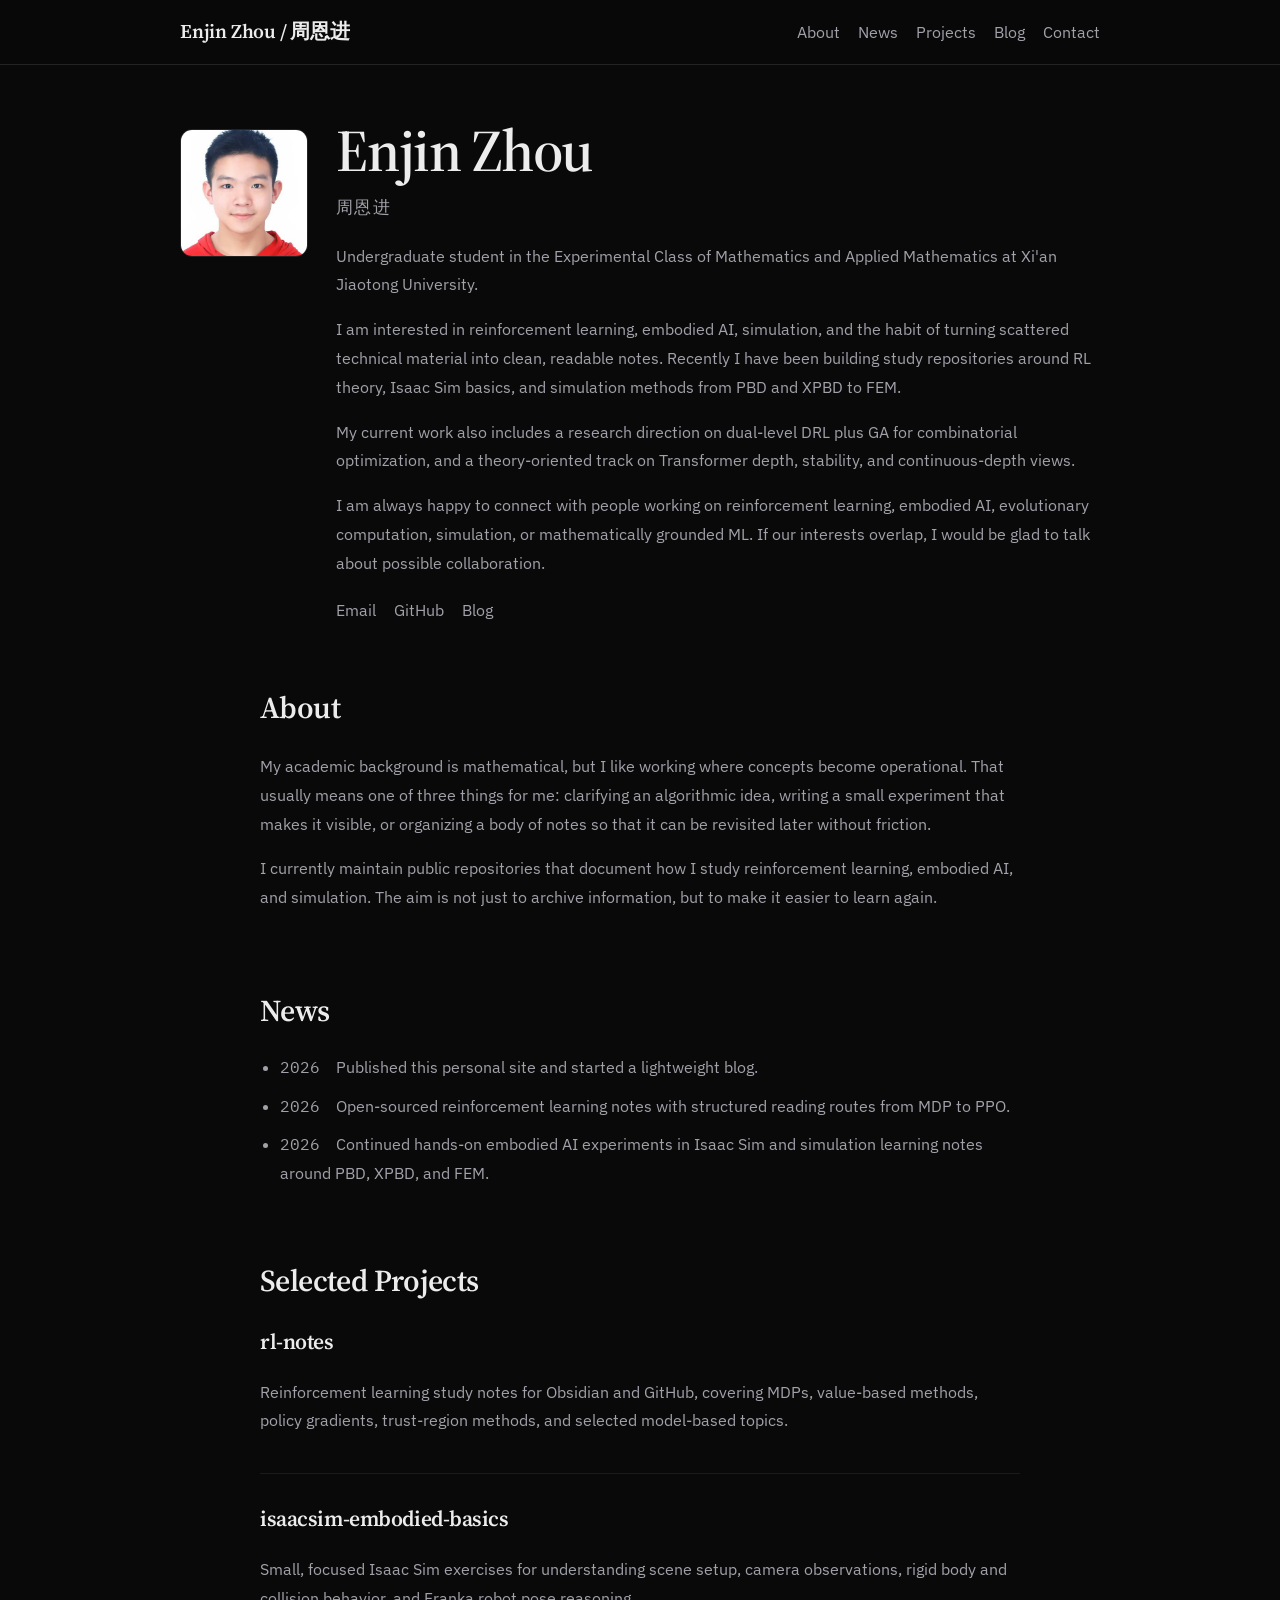
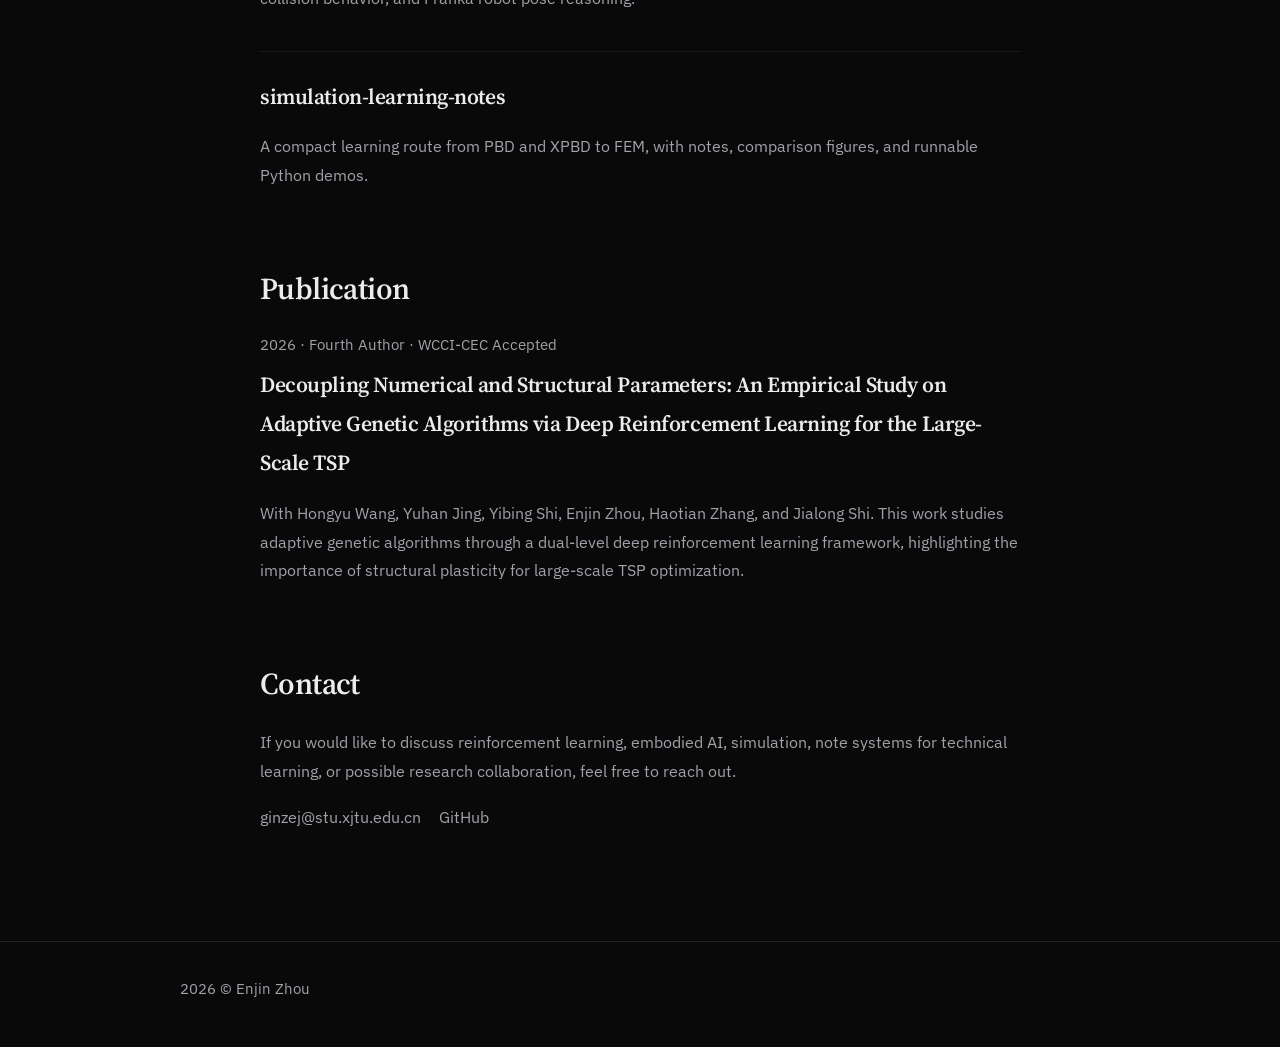
==== commit 4ff5bbac: "feat: add publication and collaboration wording" ====
--- a/index.html
+++ b/index.html
@@ -3,13 +3,13 @@
   <head>
     <meta charset="UTF-8" />
     <meta name="viewport" content="width=device-width, initial-scale=1.0" />
-    <title>Enjin Zhou</title>
+    <title>Enjin Zhou | 周恩进</title>
     <meta
       name="description"
       content="Enjin Zhou's homepage: mathematics student at Xi'an Jiaotong University working on reinforcement learning, embodied AI, and simulation."
     />
     <meta name="theme-color" content="#090909" />
-    <meta property="og:title" content="Enjin Zhou" />
+    <meta property="og:title" content="Enjin Zhou | 周恩进" />
     <meta
       property="og:description"
       content="Homepage, projects, and notes by Enjin Zhou."
@@ -27,7 +27,7 @@
   <body>
     <header class="site-header">
       <div class="container nav-shell">
-        <a class="brand" href="/">Enjin Zhou</a>
+        <a class="brand" href="/">Enjin Zhou / 周恩进</a>
         <button
           class="nav-toggle"
           id="nav-toggle"
@@ -61,6 +61,7 @@
           </div>
           <div class="intro-copy reveal reveal-delay-1">
             <h1>Enjin Zhou</h1>
+            <p class="name-zh">周恩进</p>
             <p class="intro-subtitle">
               Undergraduate student in the Experimental Class of Mathematics
               and Applied Mathematics at Xi'an Jiaotong University.
@@ -77,6 +78,12 @@
               dual-level DRL plus GA for combinatorial optimization, and a
               theory-oriented track on Transformer depth, stability, and
               continuous-depth views.
+            </p>
+            <p>
+              I am always happy to connect with people working on
+              reinforcement learning, embodied AI, evolutionary computation,
+              simulation, or mathematically grounded ML. If our interests
+              overlap, I would be glad to talk about possible collaboration.
             </p>
             <div class="inline-links">
               <a href="mailto:ginzej@stu.xjtu.edu.cn">Email</a>
@@ -172,13 +179,36 @@
         </div>
       </section>
 
+      <section class="section" id="publications">
+        <div class="container narrow-column reveal">
+          <h2>Publication</h2>
+          <div class="simple-list">
+            <article class="simple-item">
+              <p class="item-meta">2026 · Fourth Author · WCCI-CEC Accepted</p>
+              <h3>
+                <a href="https://arxiv.org/abs/2603.20702" target="_blank" rel="noopener">
+                  Decoupling Numerical and Structural Parameters: An Empirical Study on Adaptive Genetic Algorithms via Deep Reinforcement Learning for the Large-Scale TSP
+                </a>
+              </h3>
+              <p>
+                With Hongyu Wang, Yuhan Jing, Yibing Shi, Enjin Zhou, Haotian
+                Zhang, and Jialong Shi. This work studies adaptive genetic
+                algorithms through a dual-level deep reinforcement learning
+                framework, highlighting the importance of structural plasticity
+                for large-scale TSP optimization.
+              </p>
+            </article>
+          </div>
+        </div>
+      </section>
+
       <section class="section" id="contact">
         <div class="container narrow-column reveal">
           <h2>Contact</h2>
           <p>
             If you would like to discuss reinforcement learning, embodied AI,
-            simulation, or note systems for technical learning, feel free to
-            reach out.
+            simulation, note systems for technical learning, or possible
+            research collaboration, feel free to reach out.
           </p>
           <div class="inline-links">
             <a href="mailto:ginzej@stu.xjtu.edu.cn">ginzej@stu.xjtu.edu.cn</a>
--- a/styles.css
+++ b/styles.css
@@ -156,6 +156,14 @@
   line-height: 1.02;
 }
 
+.name-zh {
+  margin: -2px 0 18px;
+  color: var(--text-soft);
+  font-family: var(--font-serif);
+  font-size: 1.05rem;
+  letter-spacing: 0.08em;
+}
+
 .intro-subtitle,
 .page-note,
 .article-subtitle,
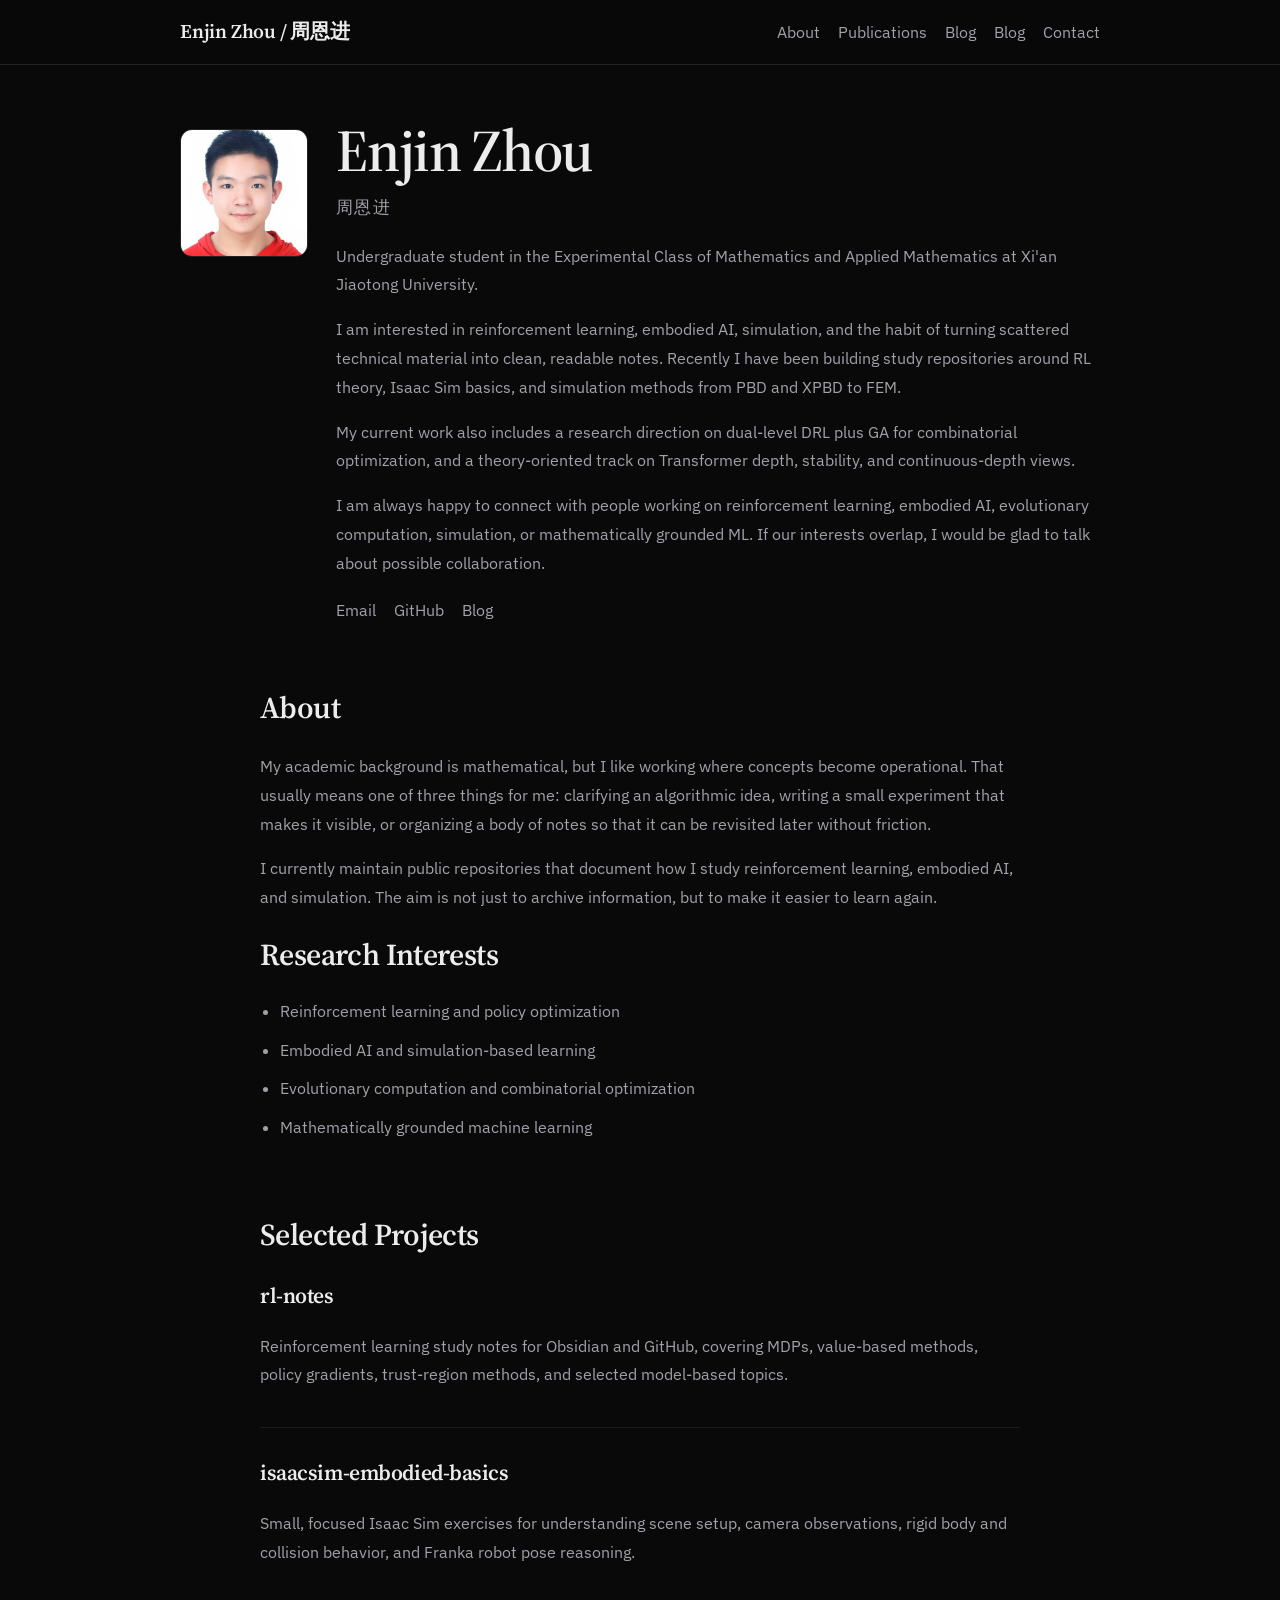
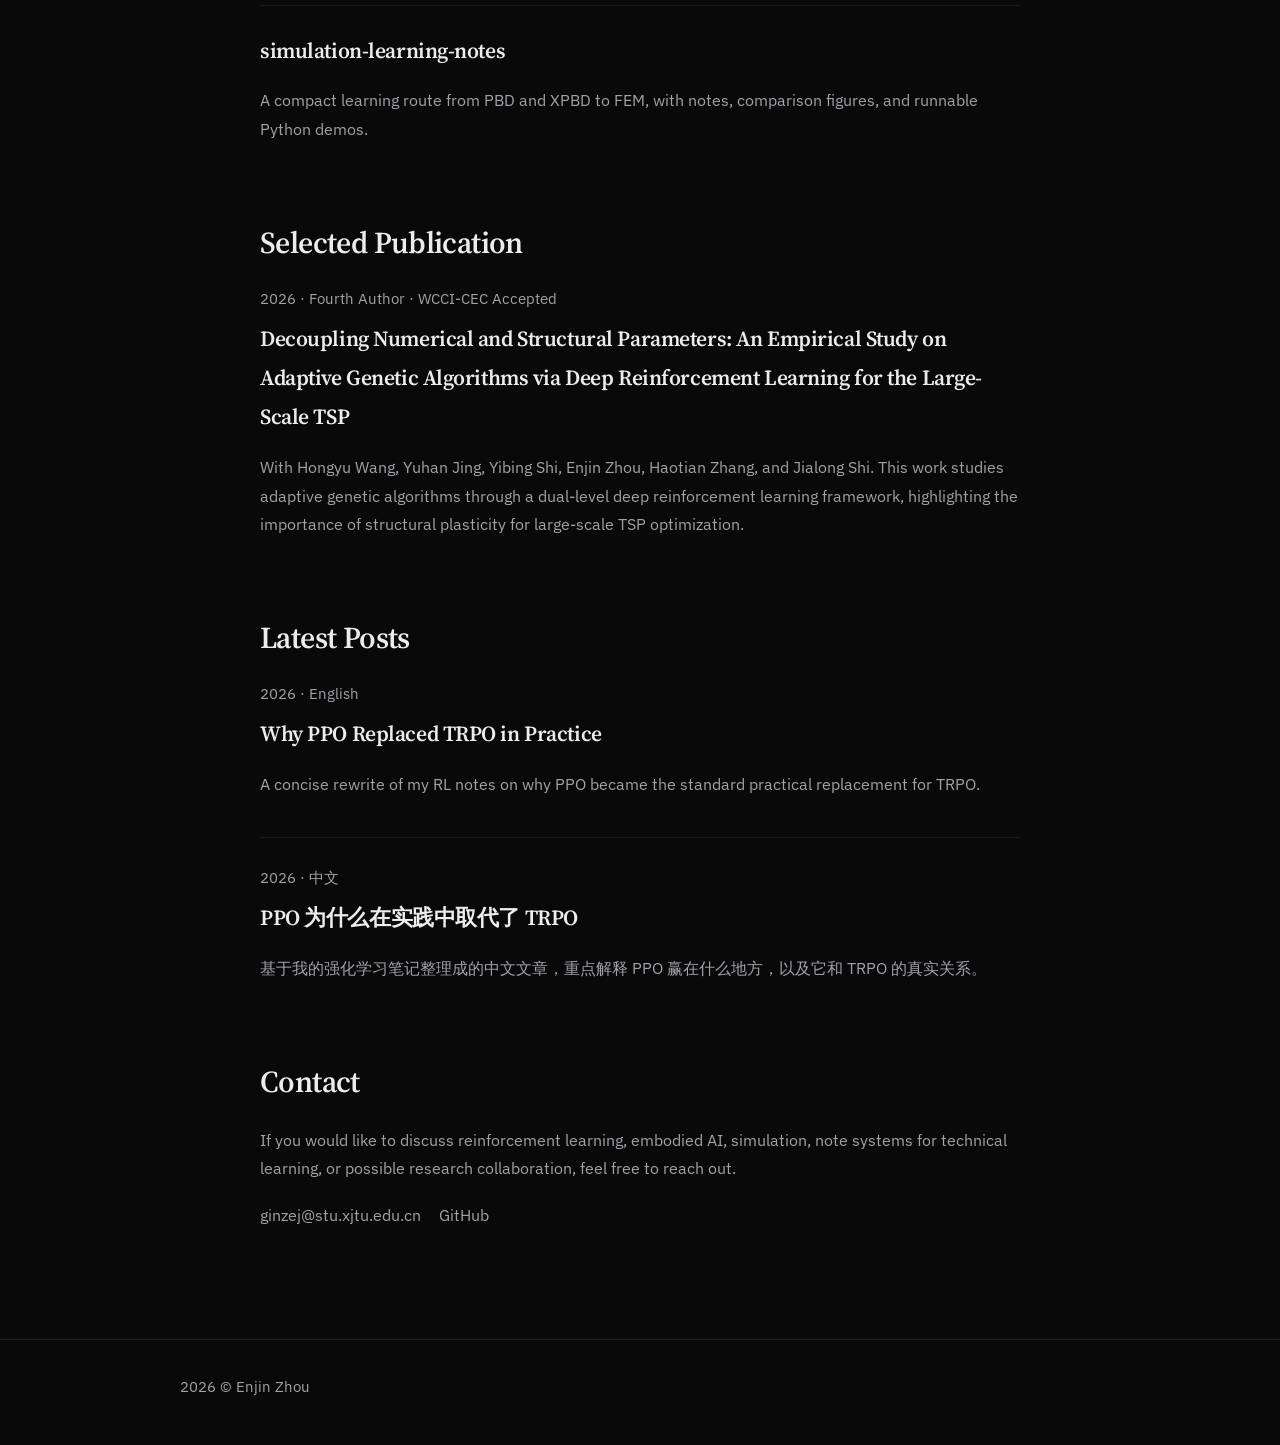
==== commit d7fd55e1: "refine: align homepage with academic profile structure" ====
--- a/index.html
+++ b/index.html
@@ -41,8 +41,8 @@
         </button>
         <nav class="site-nav" id="site-nav">
           <a href="#about">About</a>
-          <a href="#news">News</a>
-          <a href="#projects">Projects</a>
+          <a href="#publications">Publications</a>
+          <a href="#posts">Blog</a>
           <a href="/blog/">Blog</a>
           <a href="#contact">Contact</a>
         </nav>
@@ -109,27 +109,12 @@
             reinforcement learning, embodied AI, and simulation. The aim is not
             just to archive information, but to make it easier to learn again.
           </p>
-        </div>
-      </section>
-
-      <section class="section" id="news">
-        <div class="container narrow-column reveal">
-          <h2>News</h2>
+          <h2>Research Interests</h2>
           <ul class="news-list">
-            <li>
-              <span class="news-date">2026</span>
-              Published this personal site and started a lightweight blog.
-            </li>
-            <li>
-              <span class="news-date">2026</span>
-              Open-sourced reinforcement learning notes with structured reading
-              routes from MDP to PPO.
-            </li>
-            <li>
-              <span class="news-date">2026</span>
-              Continued hands-on embodied AI experiments in Isaac Sim and
-              simulation learning notes around PBD, XPBD, and FEM.
-            </li>
+            <li>Reinforcement learning and policy optimization</li>
+            <li>Embodied AI and simulation-based learning</li>
+            <li>Evolutionary computation and combinatorial optimization</li>
+            <li>Mathematically grounded machine learning</li>
           </ul>
         </div>
       </section>
@@ -181,7 +166,7 @@
 
       <section class="section" id="publications">
         <div class="container narrow-column reveal">
-          <h2>Publication</h2>
+          <h2>Selected Publication</h2>
           <div class="simple-list">
             <article class="simple-item">
               <p class="item-meta">2026 · Fourth Author · WCCI-CEC Accepted</p>
@@ -196,6 +181,38 @@
                 algorithms through a dual-level deep reinforcement learning
                 framework, highlighting the importance of structural plasticity
                 for large-scale TSP optimization.
+              </p>
+            </article>
+          </div>
+        </div>
+      </section>
+
+      <section class="section" id="posts">
+        <div class="container narrow-column reveal">
+          <h2>Latest Posts</h2>
+          <div class="simple-list">
+            <article class="simple-item">
+              <p class="item-meta">2026 · English</p>
+              <h3>
+                <a href="/blog/2026/why-ppo-replaced-trpo/">
+                  Why PPO Replaced TRPO in Practice
+                </a>
+              </h3>
+              <p>
+                A concise rewrite of my RL notes on why PPO became the standard
+                practical replacement for TRPO.
+              </p>
+            </article>
+
+            <article class="simple-item">
+              <p class="item-meta">2026 · 中文</p>
+              <h3>
+                <a href="/blog/2026/ppo-weishenme-qudai-trpo/">
+                  PPO 为什么在实践中取代了 TRPO
+                </a>
+              </h3>
+              <p>
+                基于我的强化学习笔记整理成的中文文章，重点解释 PPO 赢在什么地方，以及它和 TRPO 的真实关系。
               </p>
             </article>
           </div>
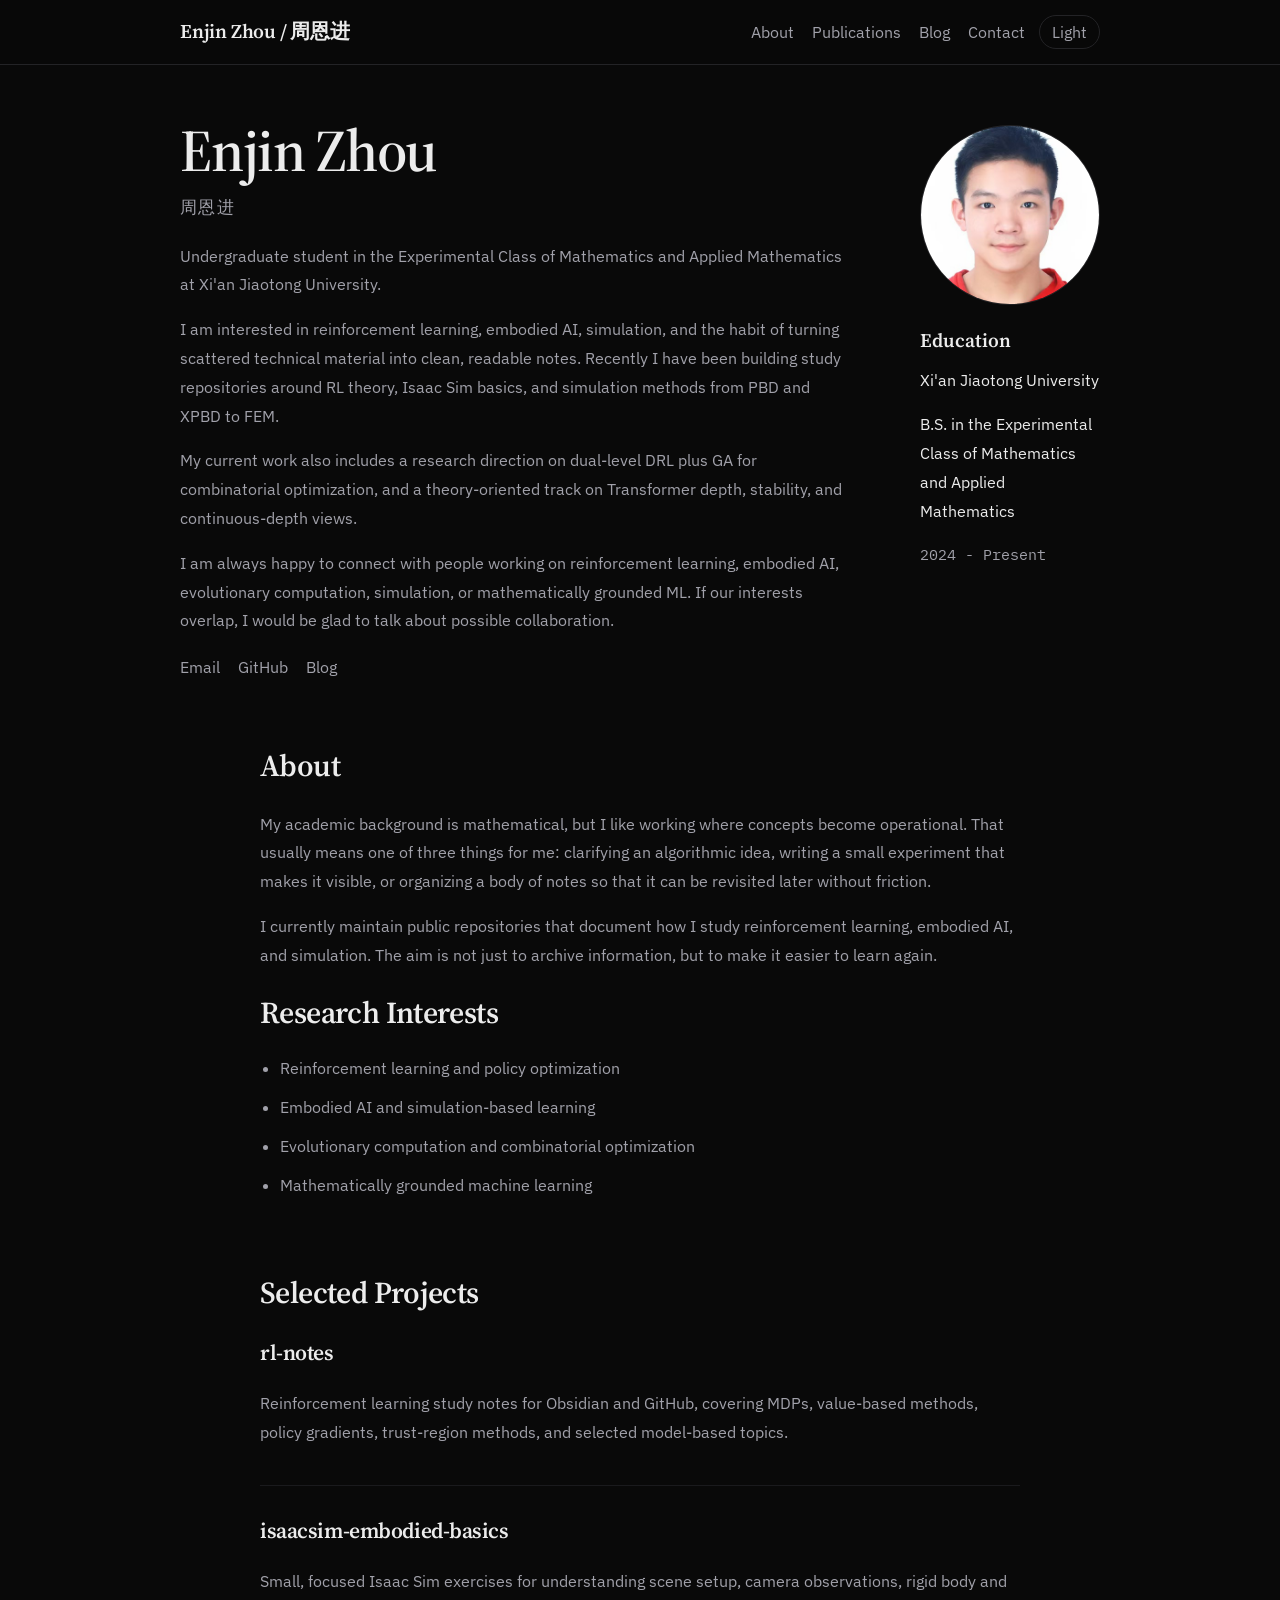
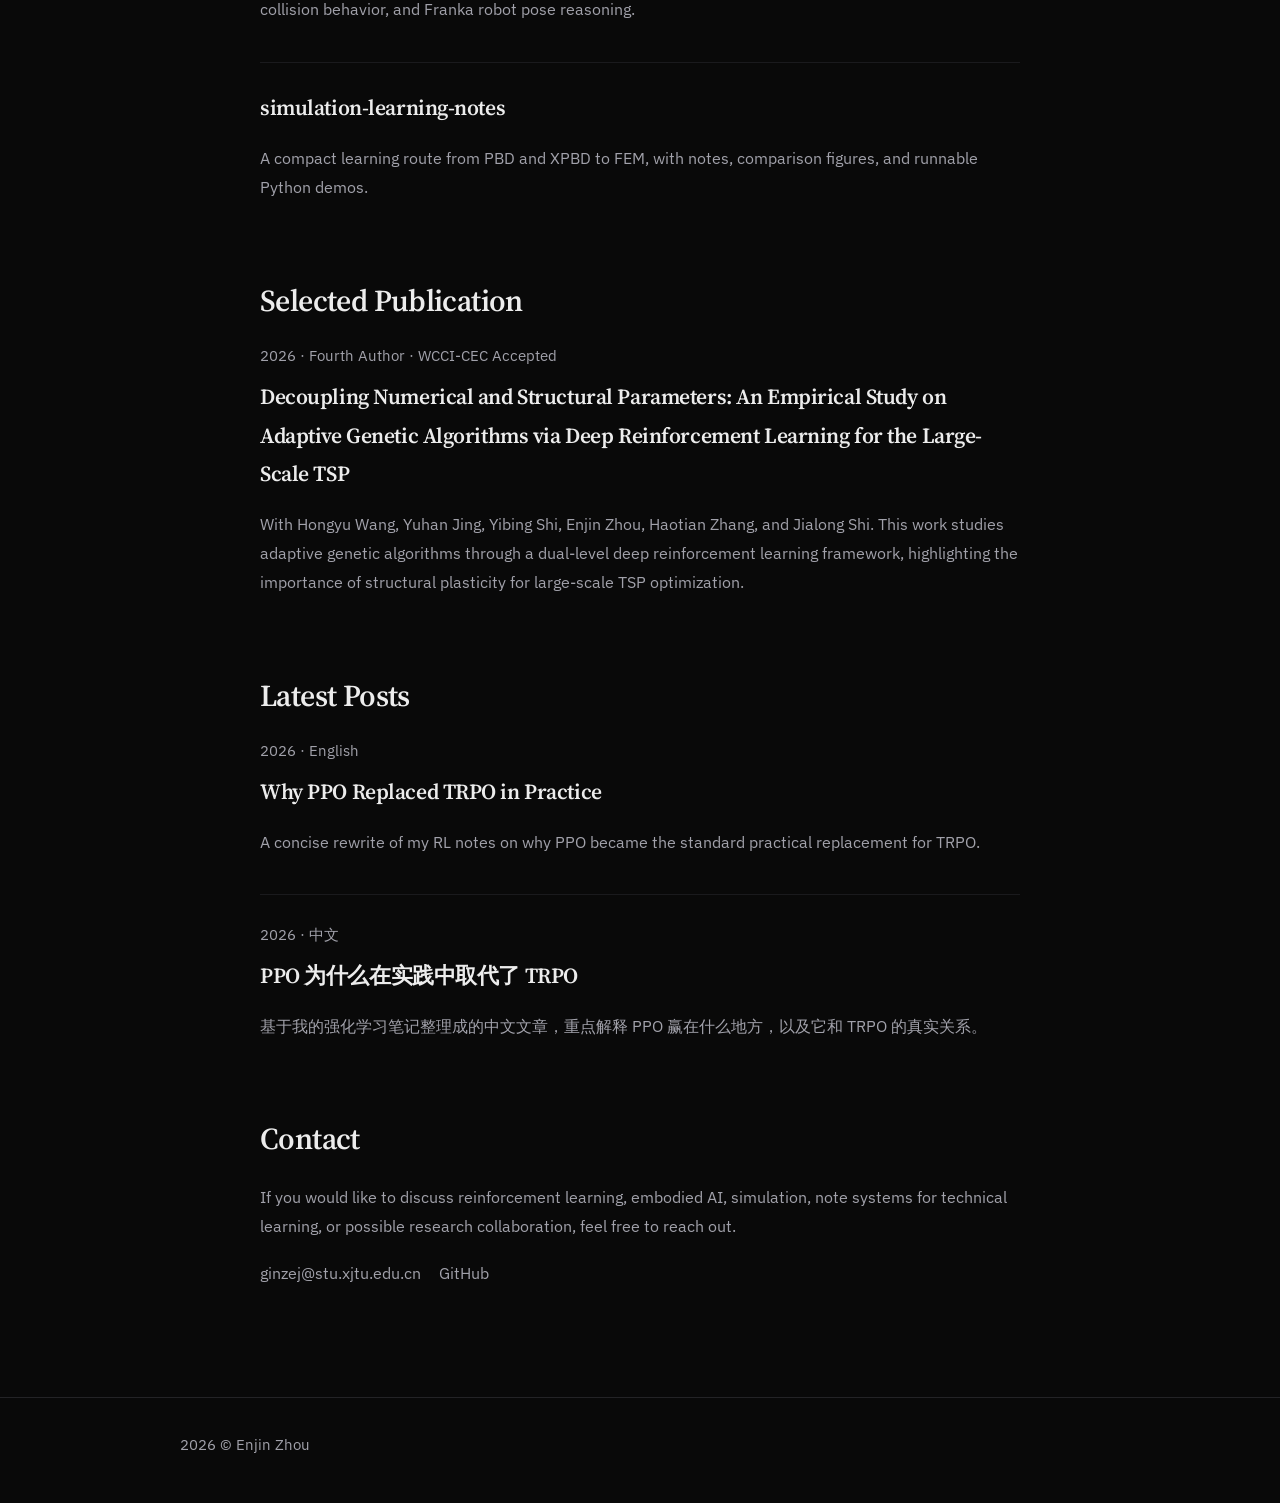
==== commit 675fe0a6: "feat: add theme toggle and refine portrait layout" ====
--- a/index.html
+++ b/index.html
@@ -28,38 +28,35 @@
     <header class="site-header">
       <div class="container nav-shell">
         <a class="brand" href="/">Enjin Zhou / 周恩进</a>
-        <button
-          class="nav-toggle"
-          id="nav-toggle"
-          type="button"
-          aria-label="Toggle navigation"
-          aria-expanded="false"
-        >
-          <span></span>
-          <span></span>
-          <span></span>
-        </button>
-        <nav class="site-nav" id="site-nav">
-          <a href="#about">About</a>
-          <a href="#publications">Publications</a>
-          <a href="#posts">Blog</a>
-          <a href="/blog/">Blog</a>
-          <a href="#contact">Contact</a>
-        </nav>
+        <div class="nav-actions">
+          <button
+            class="nav-toggle"
+            id="nav-toggle"
+            type="button"
+            aria-label="Toggle navigation"
+            aria-expanded="false"
+          >
+            <span></span>
+            <span></span>
+            <span></span>
+          </button>
+          <nav class="site-nav" id="site-nav">
+            <a href="#about">About</a>
+            <a href="#publications">Publications</a>
+            <a href="/blog/">Blog</a>
+            <a href="#contact">Contact</a>
+          </nav>
+          <button class="theme-toggle" id="theme-toggle" type="button" aria-label="Toggle theme">
+            Light
+          </button>
+        </div>
       </div>
     </header>
 
     <main class="page">
       <section class="hero section">
         <div class="container intro-shell">
-          <div class="portrait-wrap reveal">
-            <img
-              class="portrait"
-              src="/assets/profile-square.jpg"
-              alt="Portrait of Enjin Zhou"
-            />
-          </div>
-          <div class="intro-copy reveal reveal-delay-1">
+          <div class="intro-copy reveal">
             <h1>Enjin Zhou</h1>
             <p class="name-zh">周恩进</p>
             <p class="intro-subtitle">
@@ -91,6 +88,26 @@
               <a href="/blog/">Blog</a>
             </div>
           </div>
+          <aside class="intro-side reveal reveal-delay-1">
+            <div class="portrait-wrap">
+              <img
+                class="portrait"
+                src="/assets/profile-square.jpg"
+                alt="Portrait of Enjin Zhou"
+              />
+            </div>
+            <div class="education-block">
+              <h2>Education</h2>
+              <p class="education-main">
+                Xi'an Jiaotong University
+              </p>
+              <p>
+                B.S. in the Experimental Class of Mathematics and Applied
+                Mathematics
+              </p>
+              <p class="education-meta">2024 - Present</p>
+            </div>
+          </aside>
         </div>
       </section>
 
--- a/styles.css
+++ b/styles.css
@@ -1,15 +1,31 @@
 :root {
   --bg: #090909;
+  --header-bg: rgba(9, 9, 9, 0.92);
   --line: #232326;
   --line-soft: #1a1a1d;
   --text: #ececec;
   --text-soft: #a1a1aa;
   --accent: #7dd3fc;
   --accent-soft: #38bdf8;
+  --button-bg: #13161a;
+  --button-border: #1e293b;
   --font-serif: "Source Serif 4", "Noto Serif SC", "Times New Roman", serif;
   --font-sans: "IBM Plex Sans", "PingFang SC", "Microsoft YaHei", sans-serif;
   --font-mono: "IBM Plex Mono", monospace;
   --container: 920px;
+}
+
+body[data-theme="light"] {
+  --bg: #fbfbf9;
+  --header-bg: rgba(251, 251, 249, 0.92);
+  --line: #d9d9d3;
+  --line-soft: #e6e6e1;
+  --text: #121212;
+  --text-soft: #57575f;
+  --accent: #0369a1;
+  --accent-soft: #0ea5e9;
+  --button-bg: #f1f5f9;
+  --button-border: #d4dbe3;
 }
 
 *,
@@ -59,7 +75,7 @@
   top: 0;
   z-index: 20;
   border-bottom: 1px solid var(--line);
-  background: rgba(9, 9, 9, 0.92);
+  background: var(--header-bg);
   backdrop-filter: blur(14px);
 }
 
@@ -71,6 +87,12 @@
   gap: 20px;
 }
 
+.nav-actions {
+  display: flex;
+  align-items: center;
+  gap: 14px;
+}
+
 .brand {
   font-family: var(--font-serif);
   font-size: 1.22rem;
@@ -91,6 +113,23 @@
 
 .site-nav a:hover {
   color: var(--text);
+}
+
+.theme-toggle {
+  min-height: 34px;
+  padding: 0 12px;
+  border: 1px solid var(--line);
+  border-radius: 999px;
+  background: transparent;
+  color: var(--text-soft);
+  font: inherit;
+  cursor: pointer;
+  transition: color 160ms ease, border-color 160ms ease, background 160ms ease;
+}
+
+.theme-toggle:hover {
+  color: var(--text);
+  border-color: var(--accent-soft);
 }
 
 .nav-toggle {
@@ -122,21 +161,53 @@
 
 .intro-shell {
   display: grid;
-  grid-template-columns: 128px minmax(0, 1fr);
+  grid-template-columns: minmax(0, 1fr) 220px;
   gap: 28px;
   align-items: start;
 }
 
 .portrait-wrap {
-  padding-top: 8px;
+  padding-top: 4px;
 }
 
 .portrait {
-  width: 128px;
-  height: 128px;
-  border-radius: 12px;
+  width: 180px;
+  height: 180px;
+  margin-left: auto;
+  border-radius: 50%;
   object-fit: cover;
   border: 1px solid var(--line);
+}
+
+.intro-side {
+  display: grid;
+  gap: 18px;
+  align-content: start;
+}
+
+.education-block {
+  margin-left: auto;
+  width: 180px;
+  text-align: left;
+}
+
+.education-block h2 {
+  margin: 0 0 8px;
+  font-family: var(--font-serif);
+  font-size: 1.2rem;
+  font-weight: 600;
+}
+
+.education-main {
+  margin: 0 0 4px;
+  color: var(--text);
+}
+
+.education-meta {
+  margin: 6px 0 0;
+  color: var(--text-soft);
+  font-family: var(--font-mono);
+  font-size: 0.92rem;
 }
 
 .intro-copy h1,
@@ -320,8 +391,8 @@
 }
 
 .button-primary {
-  background: #13161a;
-  border-color: #1e293b;
+  background: var(--button-bg);
+  border-color: var(--button-border);
 }
 
 .button-primary:hover {
@@ -393,6 +464,10 @@
     background: #0d0d0f;
   }
 
+  body[data-theme="light"] .site-nav {
+    background: #ffffff;
+  }
+
   .site-nav.is-open {
     display: flex;
   }
@@ -403,8 +478,14 @@
   }
 
   .portrait {
-    width: 104px;
-    height: 104px;
+    width: 144px;
+    height: 144px;
+    margin-left: 0;
+  }
+
+  .education-block {
+    width: 100%;
+    margin-left: 0;
   }
 
   .page {
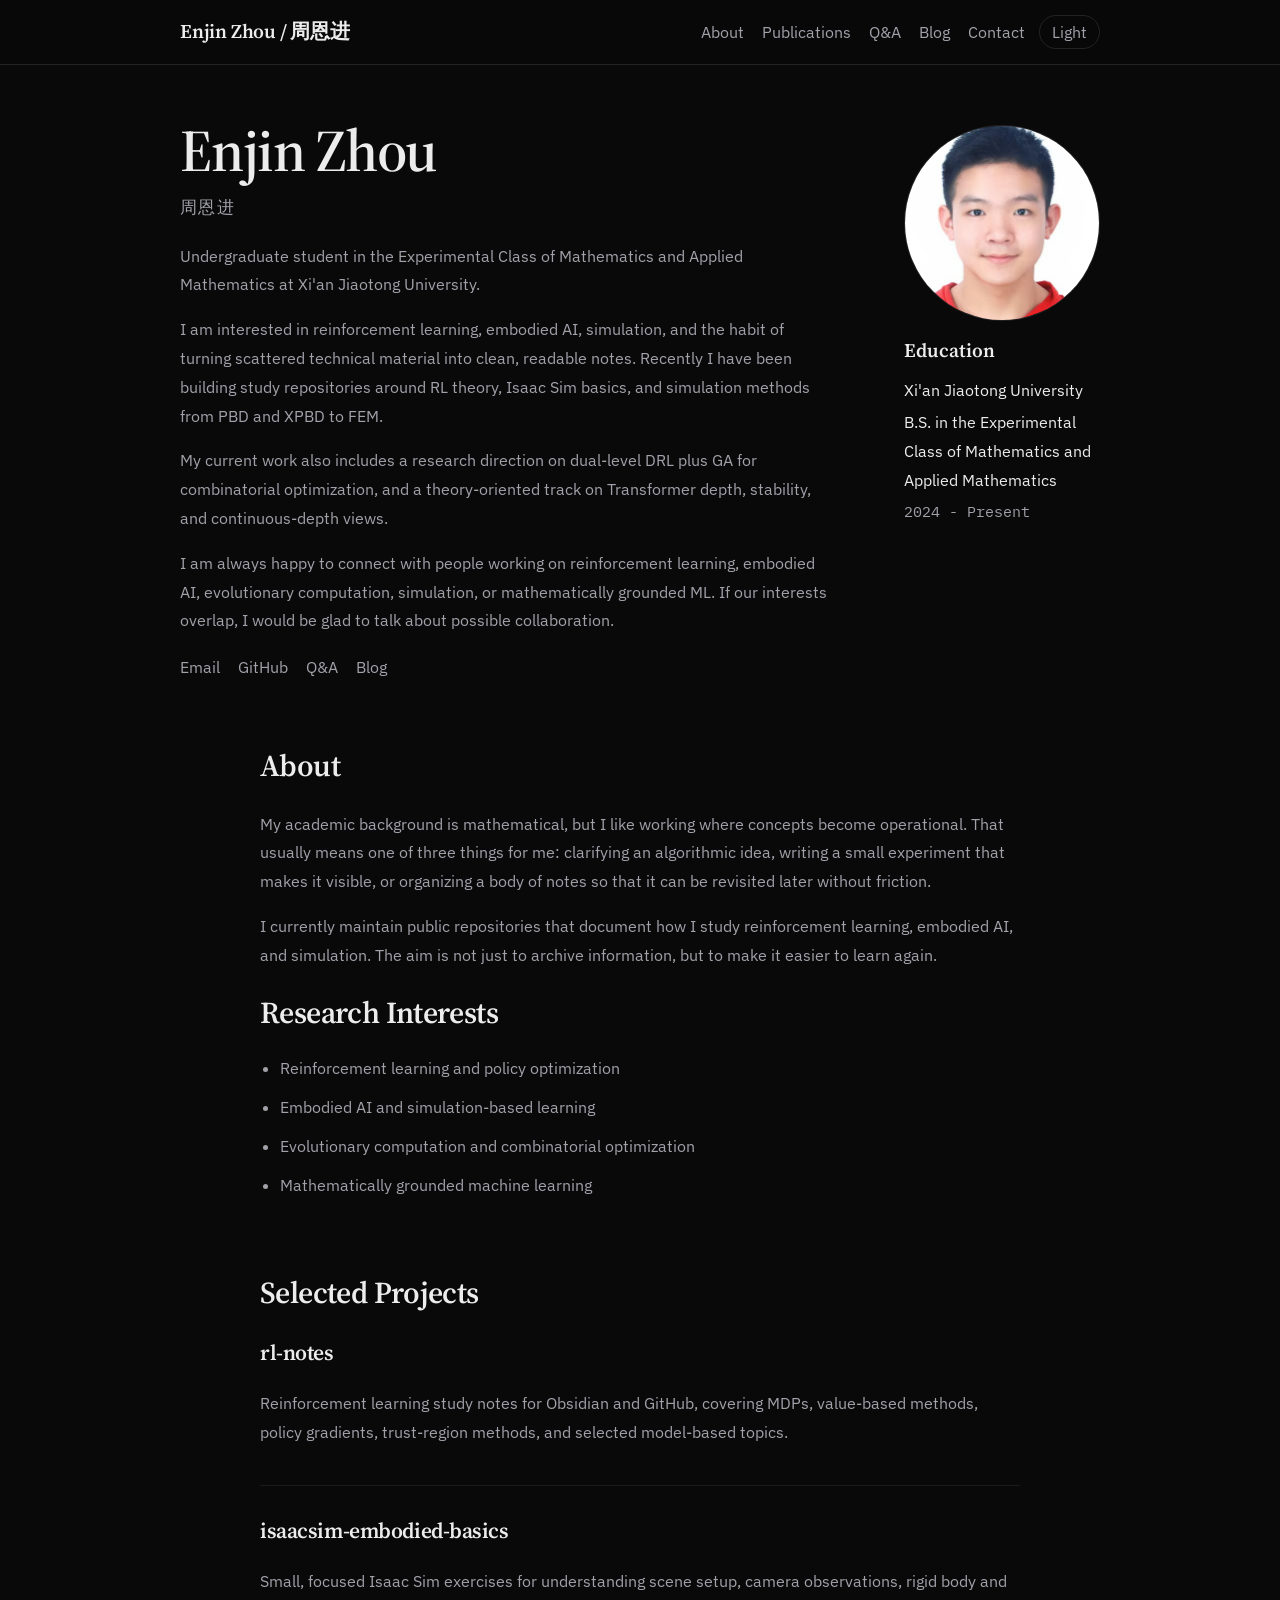
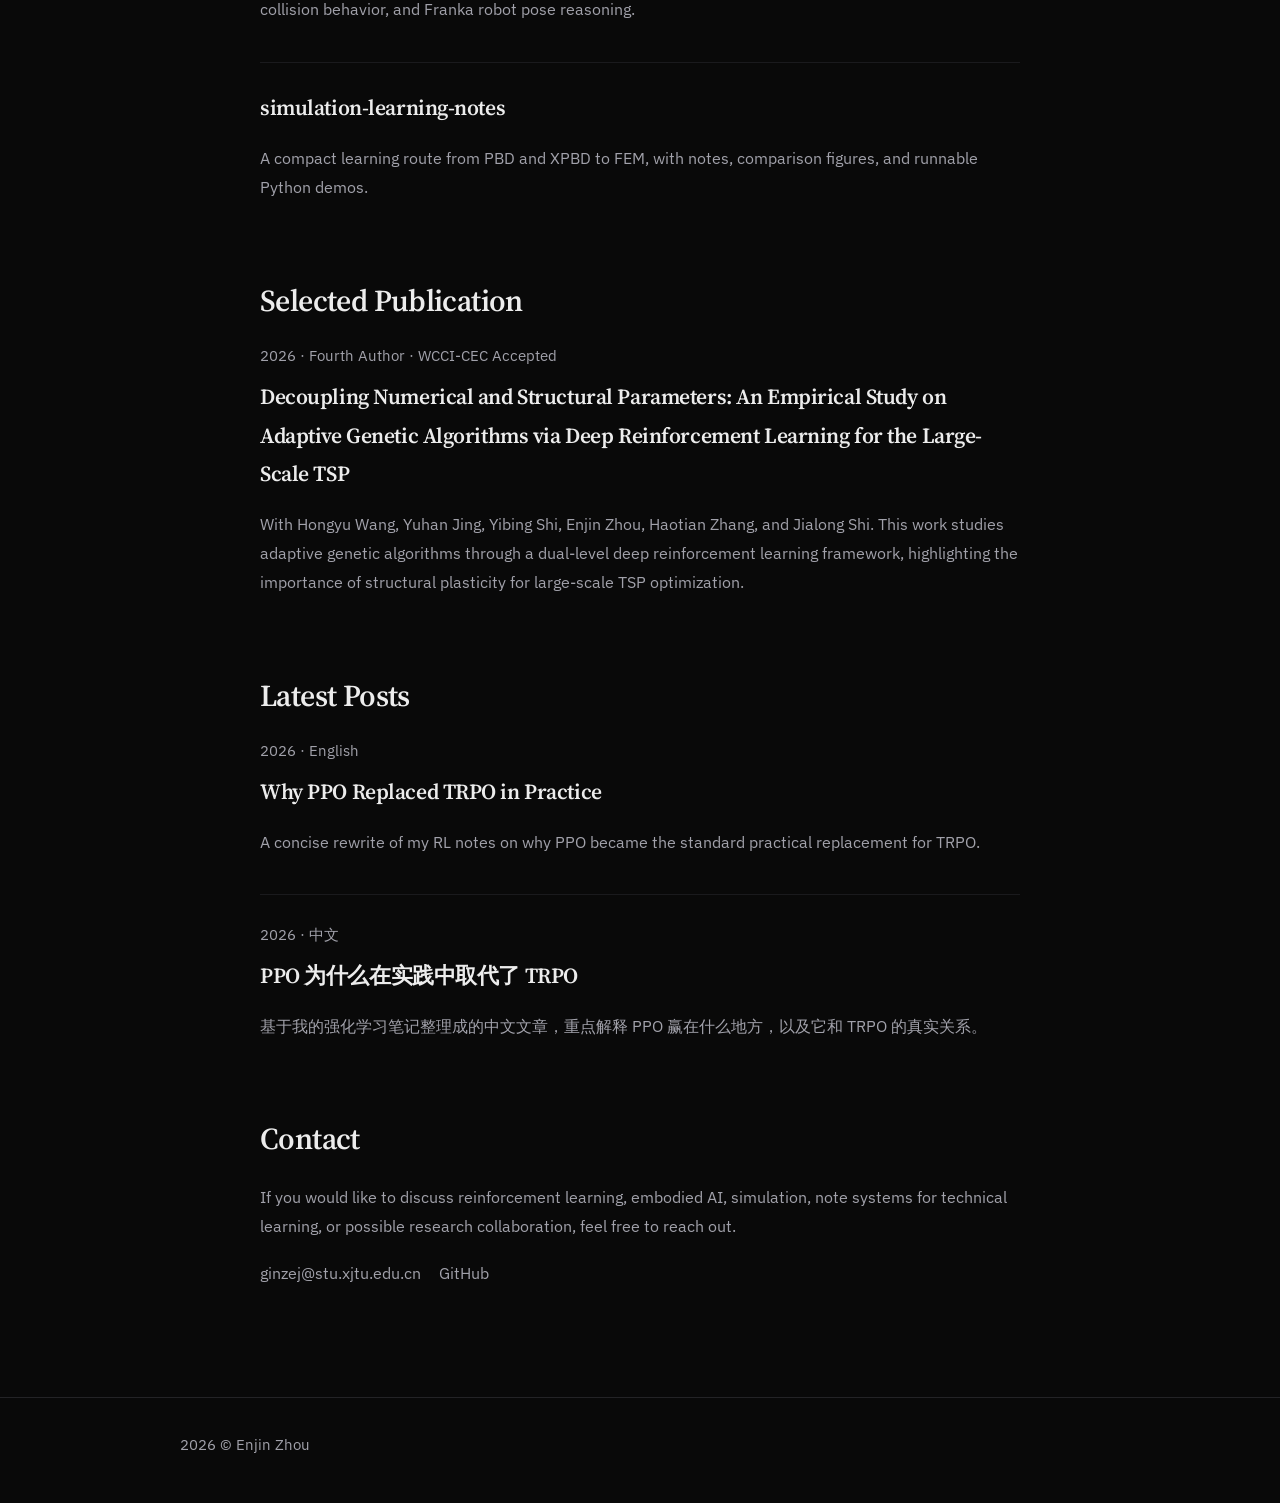
==== commit 8d9d2cd0: "feat: add Q&A page and site navigation" ====
--- a/index.html
+++ b/index.html
@@ -43,6 +43,7 @@
           <nav class="site-nav" id="site-nav">
             <a href="#about">About</a>
             <a href="#publications">Publications</a>
+            <a href="/qa/">Q&A</a>
             <a href="/blog/">Blog</a>
             <a href="#contact">Contact</a>
           </nav>
@@ -85,6 +86,7 @@
             <div class="inline-links">
               <a href="mailto:ginzej@stu.xjtu.edu.cn">Email</a>
               <a href="https://github.com/zhouenjin" target="_blank" rel="noopener">GitHub</a>
+              <a href="/qa/">Q&A</a>
               <a href="/blog/">Blog</a>
             </div>
           </div>
--- a/styles.css
+++ b/styles.css
@@ -161,7 +161,7 @@
 
 .intro-shell {
   display: grid;
-  grid-template-columns: minmax(0, 1fr) 220px;
+  grid-template-columns: minmax(0, 1fr) 236px;
   gap: 28px;
   align-items: start;
 }
@@ -171,8 +171,8 @@
 }
 
 .portrait {
-  width: 180px;
-  height: 180px;
+  width: 196px;
+  height: 196px;
   margin-left: auto;
   border-radius: 50%;
   object-fit: cover;
@@ -181,13 +181,13 @@
 
 .intro-side {
   display: grid;
-  gap: 18px;
+  gap: 12px;
   align-content: start;
 }
 
 .education-block {
   margin-left: auto;
-  width: 180px;
+  width: 196px;
   text-align: left;
 }
 
@@ -203,8 +203,12 @@
   color: var(--text);
 }
 
+.education-block p {
+  margin: 0 0 4px;
+}
+
 .education-meta {
-  margin: 6px 0 0;
+  margin: 8px 0 0;
   color: var(--text-soft);
   font-family: var(--font-mono);
   font-size: 0.92rem;
@@ -478,8 +482,8 @@
   }
 
   .portrait {
-    width: 144px;
-    height: 144px;
+    width: 152px;
+    height: 152px;
     margin-left: 0;
   }
 
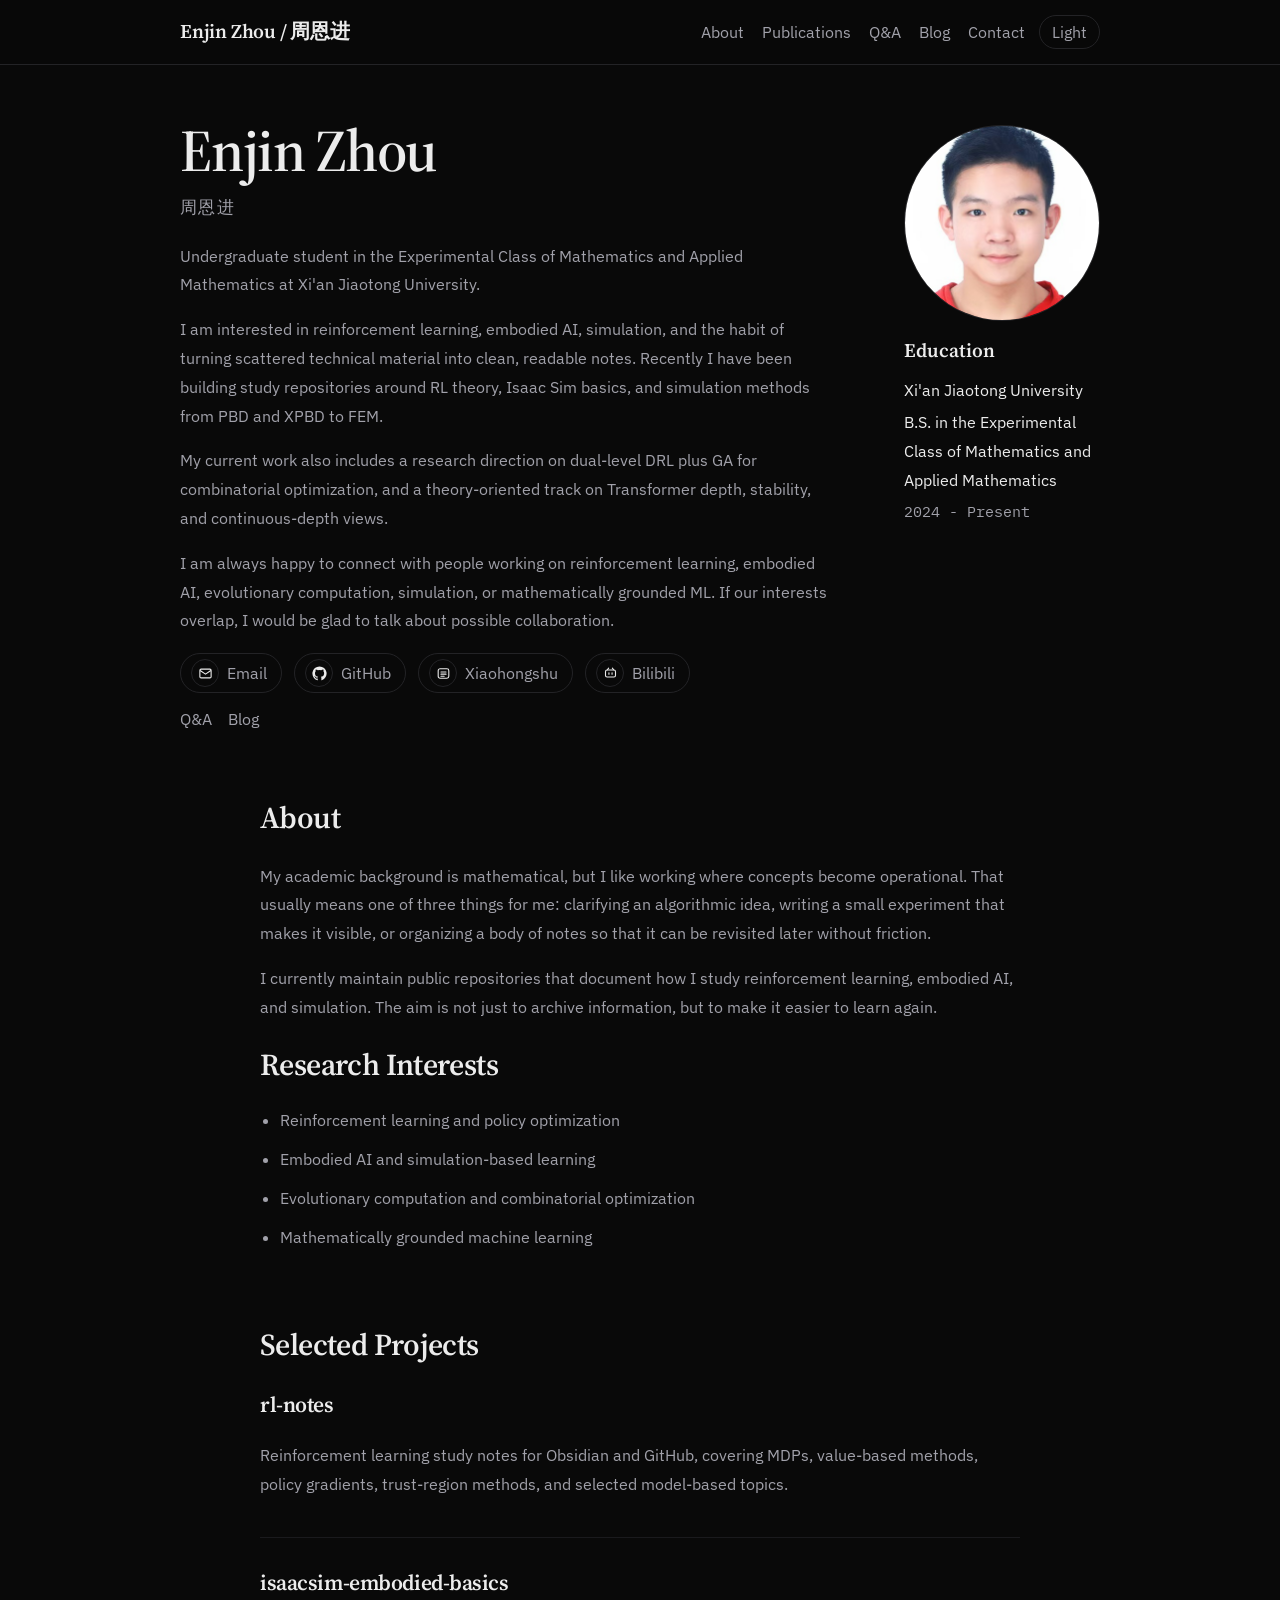
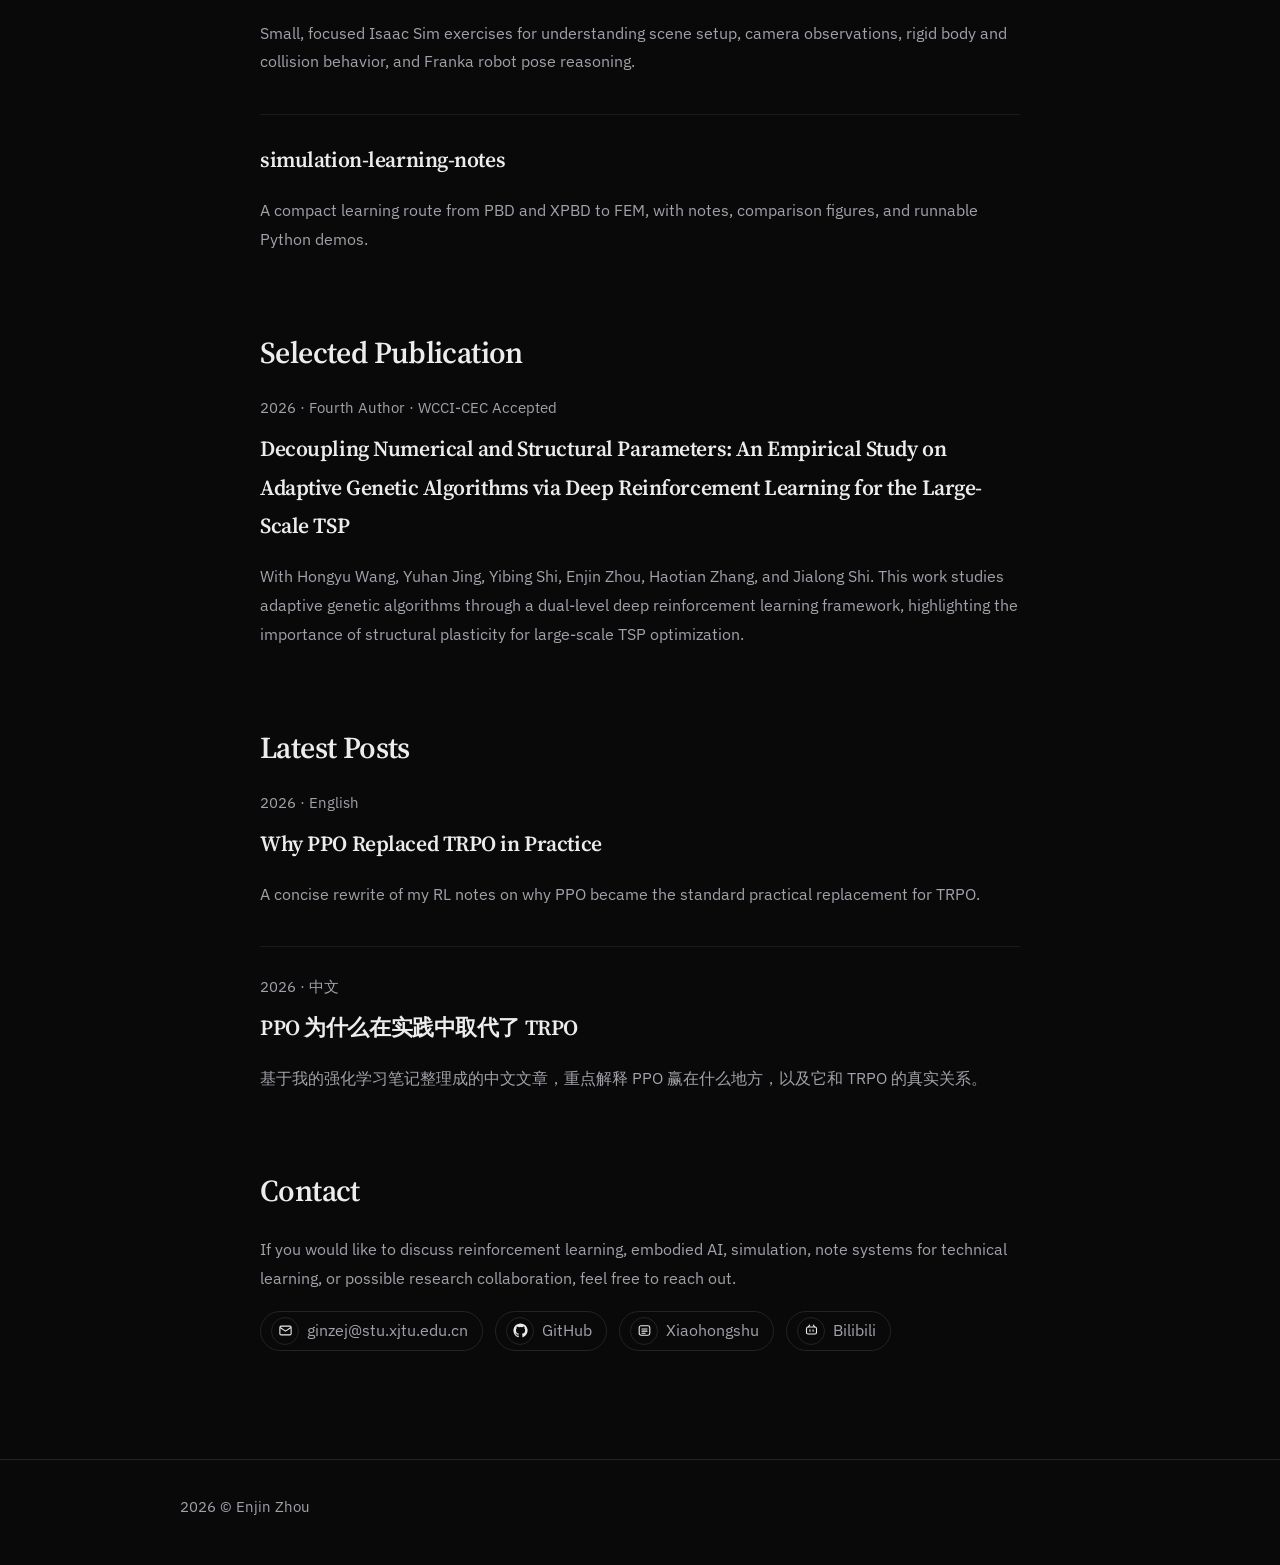
==== commit 3628f8aa: "feat: add social profile links to homepage" ====
--- a/index.html
+++ b/index.html
@@ -83,9 +83,49 @@
               simulation, or mathematically grounded ML. If our interests
               overlap, I would be glad to talk about possible collaboration.
             </p>
-            <div class="inline-links">
-              <a href="mailto:ginzej@stu.xjtu.edu.cn">Email</a>
-              <a href="https://github.com/zhouenjin" target="_blank" rel="noopener">GitHub</a>
+            <div class="inline-links social-links">
+              <a class="social-link" href="mailto:ginzej@stu.xjtu.edu.cn">
+                <span class="social-icon" aria-hidden="true">
+                  <svg viewBox="0 0 24 24" fill="none" stroke="currentColor" stroke-width="1.75" stroke-linecap="round" stroke-linejoin="round">
+                    <rect x="3" y="5" width="18" height="14" rx="2"></rect>
+                    <path d="M4 7.5 12 13l8-5.5"></path>
+                  </svg>
+                </span>
+                <span>Email</span>
+              </a>
+              <a class="social-link" href="https://github.com/zhouenjin" target="_blank" rel="noopener">
+                <span class="social-icon" aria-hidden="true">
+                  <svg viewBox="0 0 24 24" fill="currentColor">
+                    <path d="M12 .6a11.4 11.4 0 0 0-3.6 22.2c.57.1.78-.25.78-.56v-2.15c-3.17.69-3.84-1.35-3.84-1.35-.52-1.3-1.27-1.64-1.27-1.64-1.04-.7.08-.69.08-.69 1.15.08 1.75 1.16 1.75 1.16 1.02 1.73 2.68 1.23 3.33.94.1-.72.4-1.22.73-1.49-2.53-.28-5.19-1.24-5.19-5.5 0-1.22.45-2.22 1.18-3-.12-.29-.51-1.43.11-2.98 0 0 .96-.31 3.15 1.15a11.14 11.14 0 0 1 5.74 0c2.18-1.46 3.14-1.15 3.14-1.15.63 1.55.24 2.69.12 2.98.74.78 1.18 1.78 1.18 3 0 4.27-2.66 5.22-5.2 5.49.41.35.78 1.03.78 2.09v3.1c0 .31.2.66.79.55A11.4 11.4 0 0 0 12 .6Z"></path>
+                  </svg>
+                </span>
+                <span>GitHub</span>
+              </a>
+              <a class="social-link" href="https://www.xiaohongshu.com/user/profile/6824bcd9000000000a03ce61" target="_blank" rel="noopener">
+                <span class="social-icon" aria-hidden="true">
+                  <svg viewBox="0 0 24 24" fill="none" stroke="currentColor" stroke-width="1.75" stroke-linecap="round" stroke-linejoin="round">
+                    <rect x="3.5" y="4.5" width="17" height="15" rx="3"></rect>
+                    <path d="M8 9.5h8"></path>
+                    <path d="M8 13h8"></path>
+                    <path d="M8 16.5h5"></path>
+                  </svg>
+                </span>
+                <span>Xiaohongshu</span>
+              </a>
+              <a class="social-link" href="https://space.bilibili.com/695627950" target="_blank" rel="noopener">
+                <span class="social-icon" aria-hidden="true">
+                  <svg viewBox="0 0 24 24" fill="none" stroke="currentColor" stroke-width="1.75" stroke-linecap="round" stroke-linejoin="round">
+                    <rect x="4" y="6.5" width="16" height="11" rx="2.5"></rect>
+                    <path d="M9.5 11v2"></path>
+                    <path d="M14.5 11v2"></path>
+                    <path d="M9 3.5 7 6"></path>
+                    <path d="m15 3.5 2 2.5"></path>
+                  </svg>
+                </span>
+                <span>Bilibili</span>
+              </a>
+            </div>
+            <div class="inline-links inline-links-secondary">
               <a href="/qa/">Q&A</a>
               <a href="/blog/">Blog</a>
             </div>
@@ -246,9 +286,47 @@
             simulation, note systems for technical learning, or possible
             research collaboration, feel free to reach out.
           </p>
-          <div class="inline-links">
-            <a href="mailto:ginzej@stu.xjtu.edu.cn">ginzej@stu.xjtu.edu.cn</a>
-            <a href="https://github.com/zhouenjin" target="_blank" rel="noopener">GitHub</a>
+          <div class="inline-links social-links">
+            <a class="social-link" href="mailto:ginzej@stu.xjtu.edu.cn">
+              <span class="social-icon" aria-hidden="true">
+                <svg viewBox="0 0 24 24" fill="none" stroke="currentColor" stroke-width="1.75" stroke-linecap="round" stroke-linejoin="round">
+                  <rect x="3" y="5" width="18" height="14" rx="2"></rect>
+                  <path d="M4 7.5 12 13l8-5.5"></path>
+                </svg>
+              </span>
+              <span>ginzej@stu.xjtu.edu.cn</span>
+            </a>
+            <a class="social-link" href="https://github.com/zhouenjin" target="_blank" rel="noopener">
+              <span class="social-icon" aria-hidden="true">
+                <svg viewBox="0 0 24 24" fill="currentColor">
+                  <path d="M12 .6a11.4 11.4 0 0 0-3.6 22.2c.57.1.78-.25.78-.56v-2.15c-3.17.69-3.84-1.35-3.84-1.35-.52-1.3-1.27-1.64-1.27-1.64-1.04-.7.08-.69.08-.69 1.15.08 1.75 1.16 1.75 1.16 1.02 1.73 2.68 1.23 3.33.94.1-.72.4-1.22.73-1.49-2.53-.28-5.19-1.24-5.19-5.5 0-1.22.45-2.22 1.18-3-.12-.29-.51-1.43.11-2.98 0 0 .96-.31 3.15 1.15a11.14 11.14 0 0 1 5.74 0c2.18-1.46 3.14-1.15 3.14-1.15.63 1.55.24 2.69.12 2.98.74.78 1.18 1.78 1.18 3 0 4.27-2.66 5.22-5.2 5.49.41.35.78 1.03.78 2.09v3.1c0 .31.2.66.79.55A11.4 11.4 0 0 0 12 .6Z"></path>
+                </svg>
+              </span>
+              <span>GitHub</span>
+            </a>
+            <a class="social-link" href="https://www.xiaohongshu.com/user/profile/6824bcd9000000000a03ce61" target="_blank" rel="noopener">
+              <span class="social-icon" aria-hidden="true">
+                <svg viewBox="0 0 24 24" fill="none" stroke="currentColor" stroke-width="1.75" stroke-linecap="round" stroke-linejoin="round">
+                  <rect x="3.5" y="4.5" width="17" height="15" rx="3"></rect>
+                  <path d="M8 9.5h8"></path>
+                  <path d="M8 13h8"></path>
+                  <path d="M8 16.5h5"></path>
+                </svg>
+              </span>
+              <span>Xiaohongshu</span>
+            </a>
+            <a class="social-link" href="https://space.bilibili.com/695627950" target="_blank" rel="noopener">
+              <span class="social-icon" aria-hidden="true">
+                <svg viewBox="0 0 24 24" fill="none" stroke="currentColor" stroke-width="1.75" stroke-linecap="round" stroke-linejoin="round">
+                  <rect x="4" y="6.5" width="16" height="11" rx="2.5"></rect>
+                  <path d="M9.5 11v2"></path>
+                  <path d="M14.5 11v2"></path>
+                  <path d="M9 3.5 7 6"></path>
+                  <path d="m15 3.5 2 2.5"></path>
+                </svg>
+              </span>
+              <span>Bilibili</span>
+            </a>
           </div>
         </div>
       </section>
--- a/styles.css
+++ b/styles.css
@@ -257,13 +257,64 @@
   margin-top: 18px;
 }
 
-.inline-links a,
+.inline-links-secondary {
+  gap: 10px 16px;
+  margin-top: 12px;
+}
+
+.social-links {
+  gap: 12px;
+}
+
+.social-link {
+  display: inline-flex;
+  align-items: center;
+  gap: 8px;
+  min-height: 40px;
+  padding: 0 14px 0 10px;
+  border: 1px solid var(--line);
+  border-radius: 999px;
+  background: transparent;
+  transition: color 160ms ease, border-color 160ms ease, background 160ms ease;
+}
+
+.social-link span:last-child {
+  white-space: nowrap;
+}
+
+.social-link:hover {
+  color: var(--text);
+  border-color: var(--accent-soft);
+  background: rgba(255, 255, 255, 0.02);
+}
+
+body[data-theme="light"] .social-link:hover {
+  background: rgba(2, 6, 23, 0.03);
+}
+
+.social-icon {
+  display: inline-flex;
+  align-items: center;
+  justify-content: center;
+  width: 28px;
+  height: 28px;
+  border-radius: 50%;
+  border: 1px solid var(--line);
+  color: var(--text);
+}
+
+.social-icon svg {
+  width: 15px;
+  height: 15px;
+}
+
+.inline-links a:not(.social-link),
 .simple-item a,
 .article-footer a {
   border-bottom: 1px solid transparent;
 }
 
-.inline-links a:hover,
+.inline-links a:not(.social-link):hover,
 .simple-item a:hover,
 .article-footer a:hover {
   color: var(--accent);
